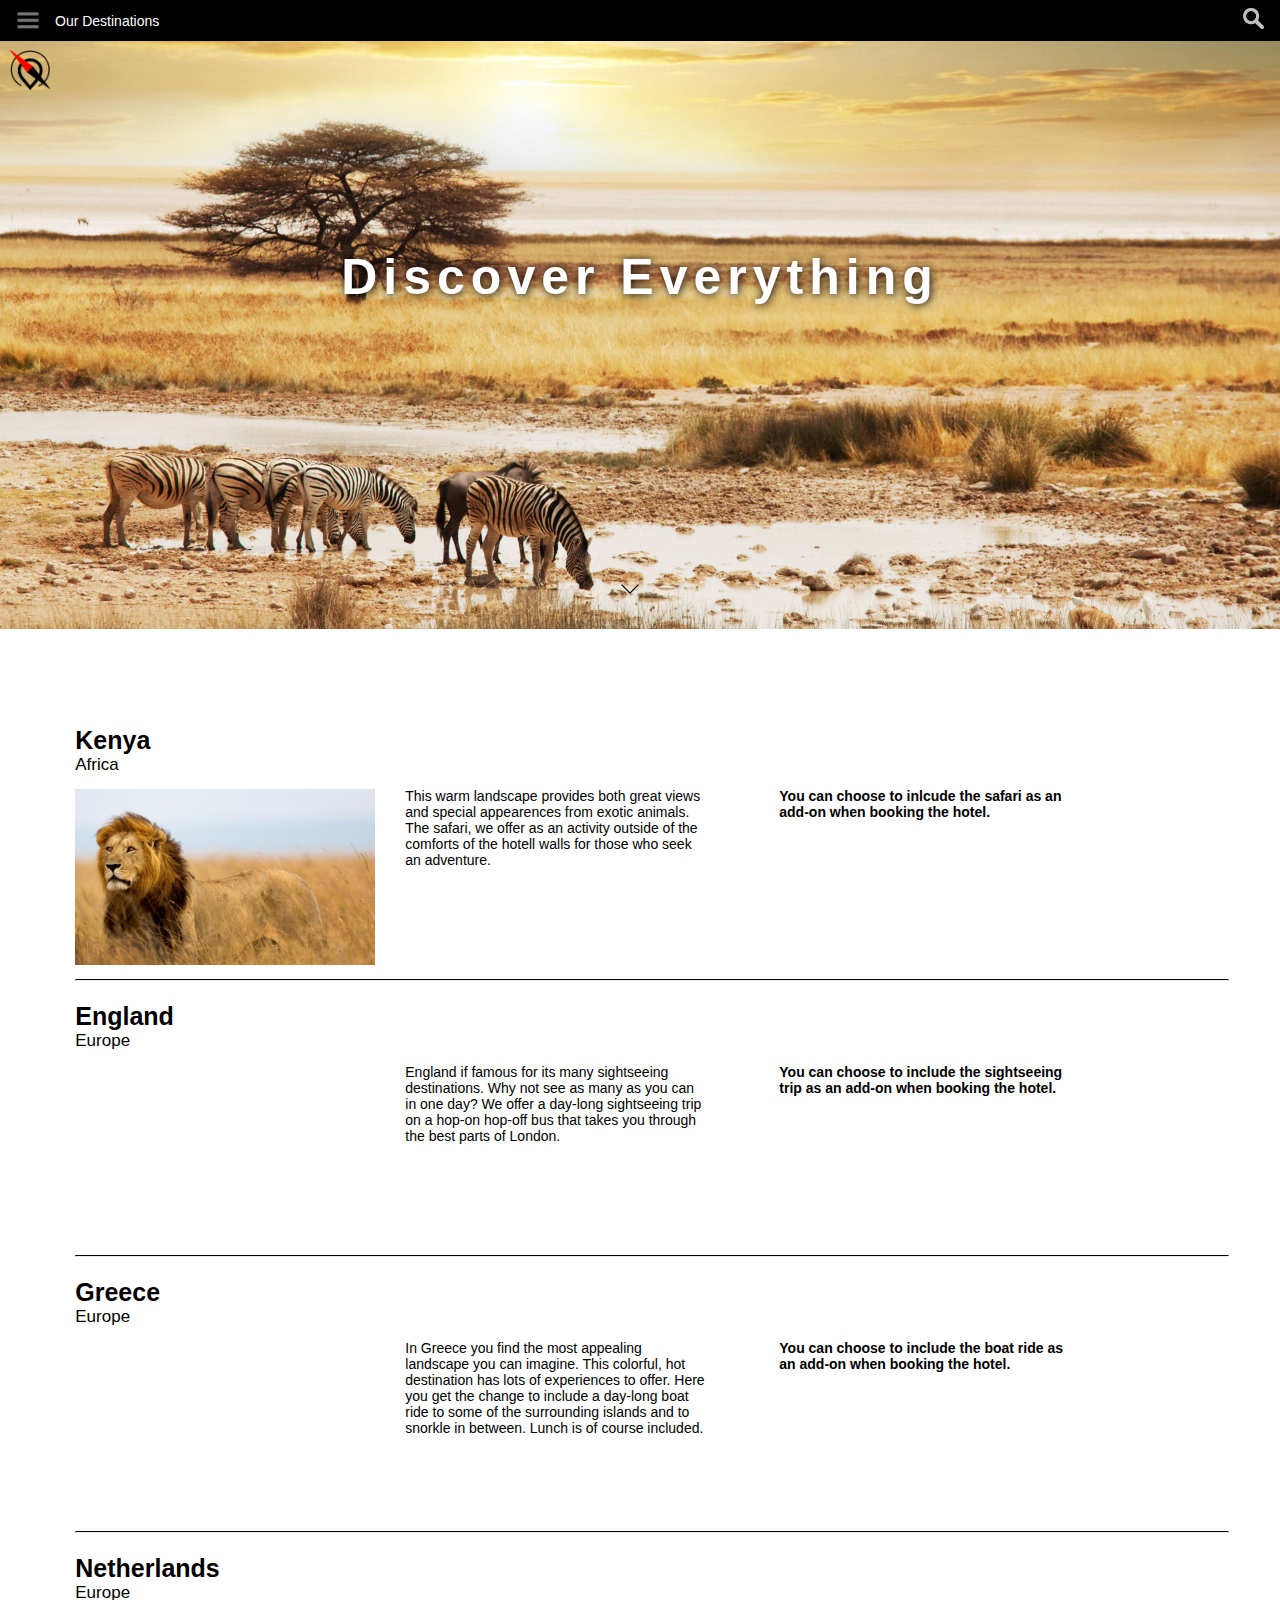
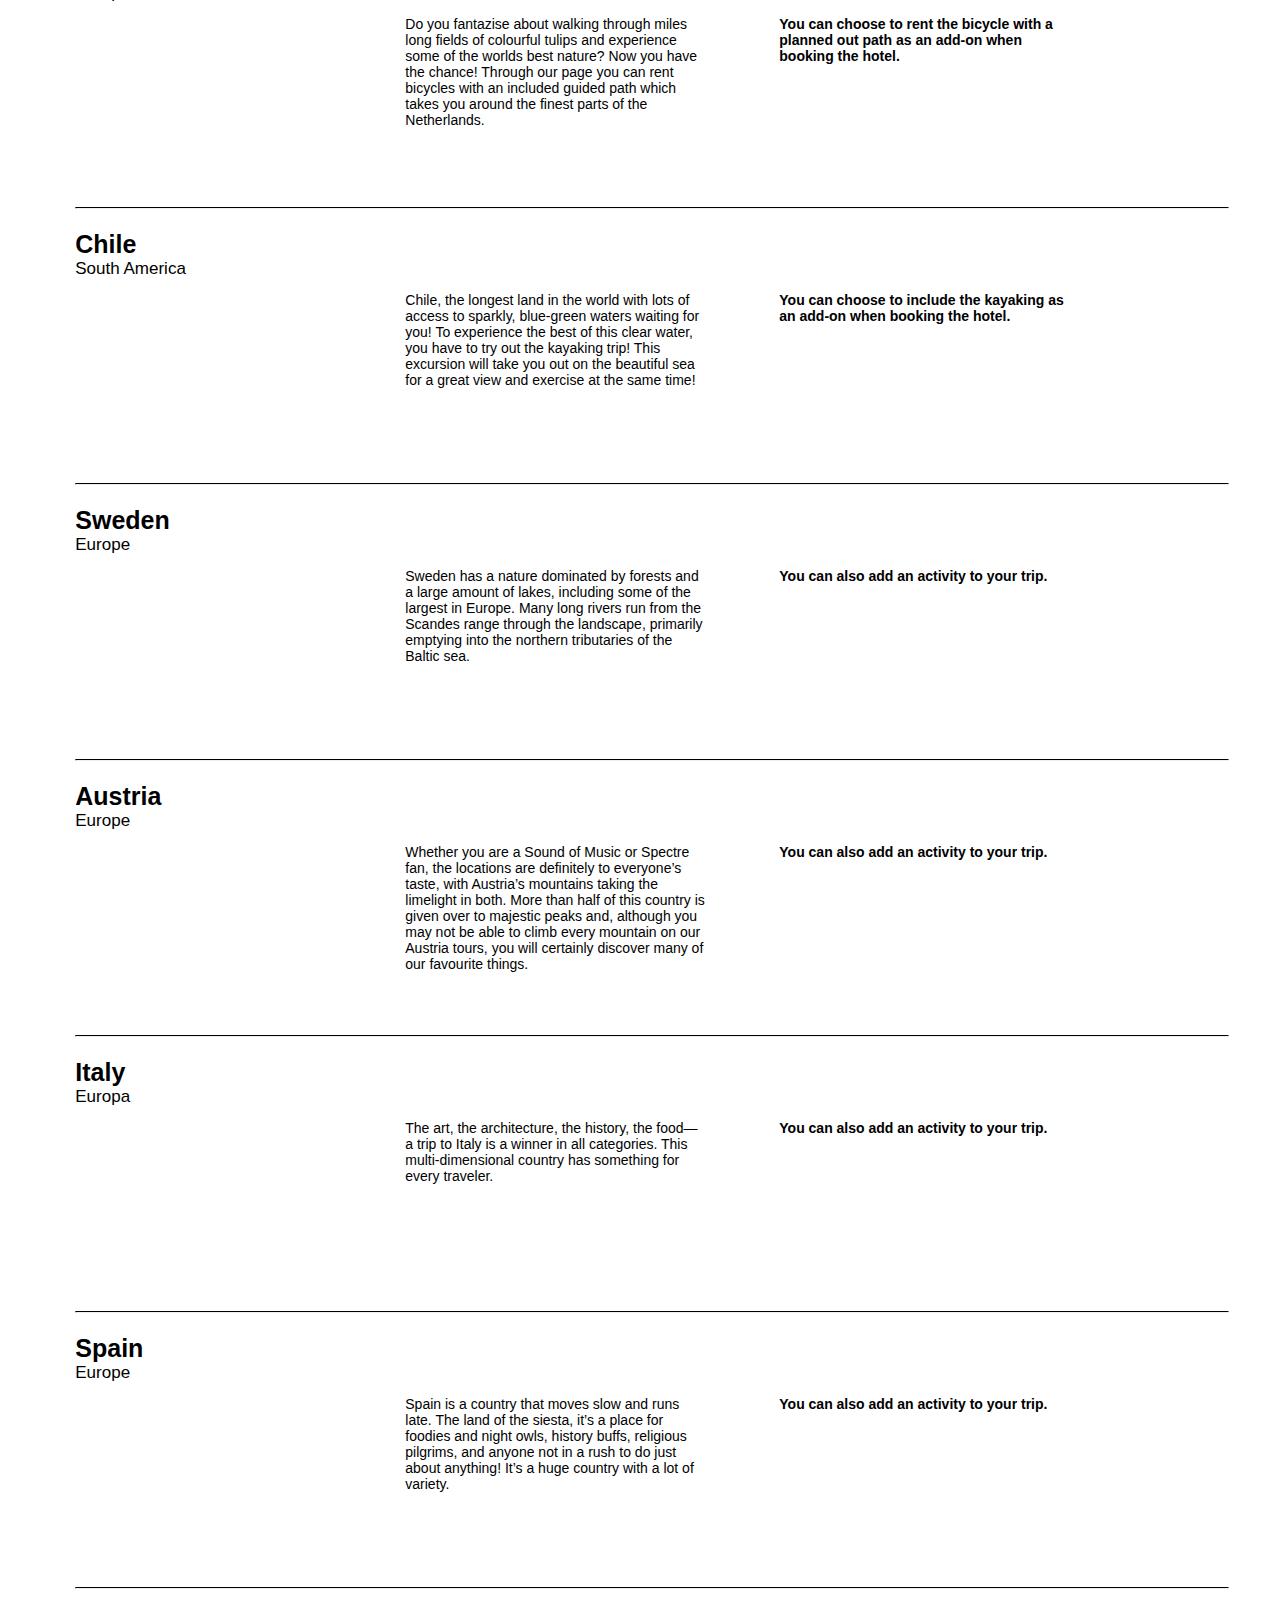
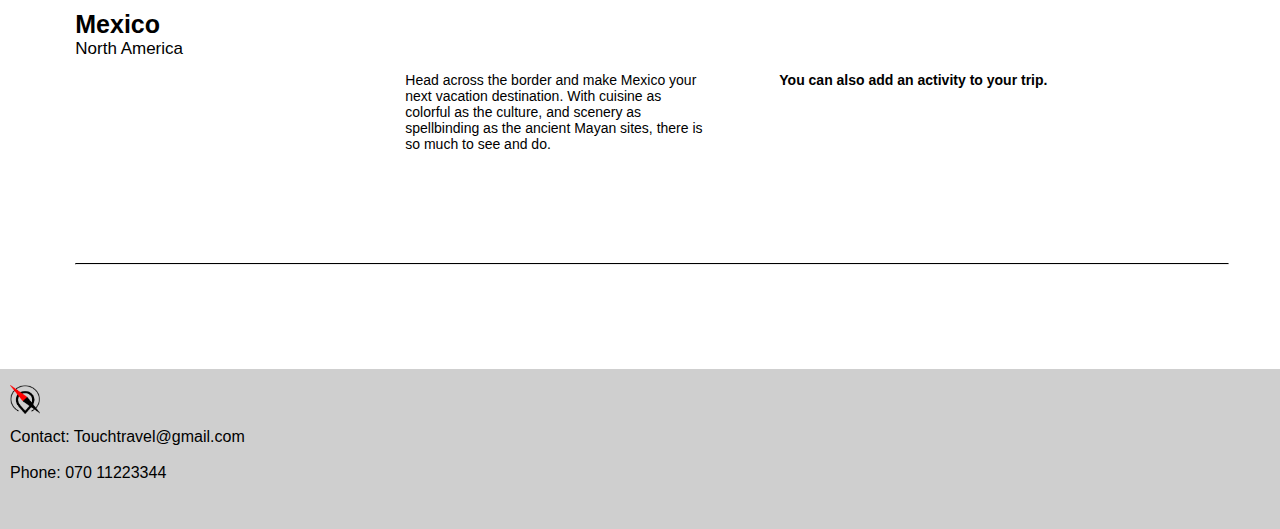
==== destinations.html @ 881aecad "links" ====
<!DOCTYPE html>
<html lang="en">
  <head>
    <link rel="stylesheet" href="destinationstyle.css" />
    <meta charset="UTF-8" />
    <meta http-equiv="X-UA-Compatible" content="IE=edge" />
    <meta name="viewport" content="width=device-width, initial-scale=1.0" />
    <title>Our Destinations</title>
  </head>
  <body class="body">
    <img class="logo" src="Logo Travel.png" alt="" />
    <header>
      <img class="loop" src="search.png" alt="" />
      <h2 class="headertext">Our Destinations</h2>
      <div class="menu">
        <input id="menu-toggle" type="checkbox" />
        <label for="menu-toggle">
          <img
            class="menu-size"
            src="588a64e7d06f6719692a2d11.png"
            alt="menu"
          />
        </label>
        <ul class="menu-list">
          <a href="index.html"><li>MAIN PAGE</li></a>
          <a href="destinations.html"><li>OUR DESTINATIONS</li></a>
          <li>MY BOOKINGS</li>
          <li>ABOUT US</li>
          <li>CONTACTS</li>
        </ul>
      </div>
    </header>
    <div class="discoverdiv">
      <h1 class="discover">Discover Everything</h1>
      <img class="bigimg" src="big.jpg" alt="big" />
    </div>
    <div class="arrow animated bounce" id="arrow"></div>
    <main class="Container">
      <div class="content">
        <div class="images">
          <img class="kenyaimg" src="lion.jpg" alt="kenyaimg" />
          <img class="englandimg" src="wp2244497.jpg" alt="" />
          <img class="greeceimg" src="greece 2.jpg" alt="" />
          <img class="netherlandsimg" src="netherlands.webp" alt="" />
          <img
            class="chileimg"
            src="KayakSerrano (14 of 1)_resultado.webp"
            alt=""
          />
          <img class="swedenimg" src="sweden 1.jpg" alt="" />
          <img class="austriaimg" src="austria 1.jpg" alt="" />
          <img class="italyimg" src="italy 1.jpg" alt="" />
          <img class="spainimg" src="5513571.jpg" alt="" />
          <img class="mexicoimg" src="mexico.jpg" alt="" />
        </div>
        <div class="lines">
          <hr class="line1" />
          <hr class="line2" />
          <hr class="line3" />
          <hr class="line4" />
          <hr class="line5" />
          <hr class="line6" />
          <hr class="line7" />
          <hr class="line8" />
          <hr class="line9" />
          <hr class="line10" />
        </div>
        <div class="headlines">
          <div class="l1">
            <h1 class="kenyatext">Kenya</h1>
            <h2 class="africa">Africa</h2>
          </div>
          <div class="l2">
            <h1 class="kenyatext">England</h1>
            <h2 class="africa">Europe</h2>
          </div>
          <div class="l3">
            <h1 class="kenyatext">Greece</h1>
            <h2 class="africa">Europe</h2>
          </div>
          <div class="l4">
            <h1 class="kenyatext">Netherlands</h1>
            <h2 class="africa">Europe</h2>
          </div>
          <div class="l5">
            <h1 class="kenyatext">Chile</h1>
            <h2 class="africa">South America</h2>
          </div>
          <div class="l6">
            <h1 class="kenyatext">Sweden</h1>
            <h2 class="africa">Europe</h2>
          </div>
          <div class="l7">
            <h1 class="kenyatext">Austria</h1>
            <h2 class="africa">Europe</h2>
          </div>
          <div class="l8">
            <h1 class="kenyatext">Italy</h1>
            <h2 class="africa">Europa</h2>
          </div>
          <div class="l9">
            <h1 class="kenyatext">Spain</h1>
            <h2 class="africa">Europe</h2>
          </div>
          <div class="l10">
            <h1 class="kenyatext">Mexico</h1>
            <h2 class="africa">North America</h2>
          </div>
        </div>
        <div class="kenyainfo">
          <div class="info1">
            <p>
              This warm landscape provides both great views and special
              appearences from exotic animals. The safari, we offer as an
              activity outside of the comforts of the hotell walls for those who
              seek an adventure.
            </p>
          </div>
          <div class="info2">
            <p>
              England if famous for its many sightseeing destinations. Why not
              see as many as you can in one day? We offer a day-long sightseeing
              trip on a hop-on hop-off bus that takes you through the best parts
              of London.
            </p>
          </div>
          <div class="info3">
            <p>
              In Greece you find the most appealing landscape you can imagine.
              This colorful, hot destination has lots of experiences to offer.
              Here you get the change to include a day-long boat ride to some of
              the surrounding islands and to snorkle in between. Lunch is of
              course included.
            </p>
          </div>
          <div class="info4">
            <p>
              Do you fantazise about walking through miles long fields of
              colourful tulips and experience some of the worlds best nature?
              Now you have the chance! Through our page you can rent bicycles
              with an included guided path which takes you around the finest
              parts of the Netherlands.
            </p>
          </div>
          <div class="info5">
            <p>
              Chile, the longest land in the world with lots of access to
              sparkly, blue-green waters waiting for you! To experience the best
              of this clear water, you have to try out the kayaking trip! This
              excursion will take you out on the beautiful sea for a great view
              and exercise at the same time!
            </p>
          </div>
          <div class="info6">
            <p>
              Sweden has a nature dominated by forests and a large amount of
              lakes, including some of the largest in Europe. Many long rivers
              run from the Scandes range through the landscape, primarily
              emptying into the northern tributaries of the Baltic sea.
            </p>
          </div>
          <div class="info7">
            <p>
              Whether you are a Sound of Music or Spectre fan, the locations are
              definitely to everyone’s taste, with Austria’s mountains taking
              the limelight in both. More than half of this country is given
              over to majestic peaks and, although you may not be able to climb
              every mountain on our Austria tours, you will certainly discover
              many of our favourite things.
            </p>
          </div>
          <div class="info8">
            <p>
              The art, the architecture, the history, the food—a trip to Italy
              is a winner in all categories. This multi-dimensional country has
              something for every traveler.
            </p>
          </div>
          <div class="info9">
            <p>
              Spain is a country that moves slow and runs late. The land of the
              siesta, it’s a place for foodies and night owls, history buffs,
              religious pilgrims, and anyone not in a rush to do just about
              anything! It’s a huge country with a lot of variety.
            </p>
          </div>
          <div class="info10">
            <p>
              Head across the border and make Mexico your next vacation
              destination. With cuisine as colorful as the culture, and scenery
              as spellbinding as the ancient Mayan sites, there is so much to
              see and do.
            </p>
          </div>
          <div class="kenyainfo2">
            <div class="choose1">
              <p>
                You can choose to inlcude the safari as an add-on when booking
                the hotel.
              </p>
            </div>
            <div class="choose2">
              <p>
                You can choose to include the sightseeing trip as an add-on when
                booking the hotel.
              </p>
            </div>
            <div class="info3">
              <p>
                You can choose to include the boat ride as an add-on when
                booking the hotel.
              </p>
            </div>
            <div class="info4">
              <p>
                You can choose to rent the bicycle with a planned out path as an
                add-on when booking the hotel.
              </p>
            </div>
            <div class="info5">
              <p>
                You can choose to include the kayaking as an add-on when booking
                the hotel.
              </p>
            </div>
            <div class="info6">
              <p>You can also add an activity to your trip.</p>
            </div>
            <div class="info7">
              <p>You can also add an activity to your trip.</p>
            </div>
            <div class="info8">
              <p>You can also add an activity to your trip.</p>
            </div>
            <div class="info9">
              <p>You can also add an activity to your trip.</p>
            </div>
            <div class="info10">
              <p>You can also add an activity to your trip.</p>
            </div>
          </div>
        </div>
        <a class="kenya" href="kenya.html"
          ><img class="blackboxlink" src="blackbox.png" alt="blackbox"
        /></a>
        <a class="kenya" href="kenya.html"
          ><img class="blackkenya" src="blackkenya.png" alt="blackbox"
        /></a>

        <img class="blackengland" src="blackengland.png" alt="englandblack" />
        <img class="blackgreece" src="blackgreece.png" alt="blackgreece" />
        <img class="blacknetherlands" src="netherlandsblack.png" alt="" />
        <img class="blackchile" src="chileblack.png" alt="" />
        <img class="blacksweden" src="swedenblack.png" alt="" />
        <img class="blackaustria" src="austriablack.png" alt="" />
        <img class="blackitaly" src="italyblack.png" alt="" />
        <img class="blackspain" src="spainblack.png" alt="" />
        <img class="blackmexico" src="mexicoblack.png" alt="" />
      </div>
      <div class="footer">
        <p class="contact">
          <img class="logofooter" src="Logo Travel.png" alt="logofooter" />
          <br />
          Contact: Touchtravel@gmail.com <br />
          <br />
          Phone: 070 11223344
        </p>
      </div>
    </main>
  </body>
</html>
---- destinationstyle.css ----
html {
  font-family: Arial, Helvetica, sans-serif;
}

body {
  margin: 0;
}
header {
  background-color: black;
  grid-area: header;
  width: 100%;
}
.bigimg {
  width: 100%;
}

/*this is the code for the arrow (from the Internet)*/

@keyframes bounce {
  0%,
  20%,
  50%,
  80%,
  100% {
    transform: translateY(0);
    transform: translateY(0);
  }
  40% {
    transform: translateY(-30px);
    transform: translateY(-30px);
  }
  60% {
    transform: translateY(-15px);
    transform: translateY(-15px);
  }
}

.arrow {
  position: relative;
  bottom: 50px;
  left: 50%;
  margin-left: -20px;
  width: 20px;
  height: 20px;
  background-image: url([data-uri]);
  background-size: contain;
}

.bounce {
  animation: bounce 2s infinite;
  animation: bounce 2s infinite;
  animation: bounce 2s infinite;
}

/*it ends here*/

.logo {
  position: absolute;
  width: 40px;
  margin-top: 50px;
  margin-left: 10px;
}
.logofooter {
  position: relative;
  width: 30px;
  margin-bottom: 10px;
}
.discover {
  position: absolute;
  margin-top: 30vh;
  font-family: Arial, Helvetica, sans-serif;
  font-weight: bold;
  font-size: 60px;
  color: white;
  text-shadow: 1px 1px 10px #000;
  letter-spacing: 6px;
}
.discoverdiv {
  display: flex;
  justify-content: center;
}
/*.discover {
  position: absolute;
  font-family: Arial, Helvetica, sans-serif;
  font-weight: bold;
  font-size: 60px;
  color: white;
  margin-left: 27.5vw;
  margin-top: 30vh;
  text-shadow: 1px 1px 10px #000;
}*/
.loop {
  grid-area: header;
  position: absolute;
  width: 1.3rem;
  height: 1.3rem;
  margin-top: 0.5rem;
  margin-bottom: 0.3rem;
  right: 1rem;
}
.headertext {
  font-family: Arial, Helvetica, sans-serif;
  color: #fff;
  position: absolute;
  font-size: 14px;
  left: 55px;
  top: 1px;
  font-weight: lighter;
}
.menu-size {
  width: 1.5rem;
  height: 1.5rem;
  margin-top: 0.5rem;
  margin-bottom: 0.3rem;
  margin-left: 1rem;
}

.menu-list {
  display: none;
  position: absolute;
  width: 33vw;
  height: 100vh;
  background-color: rgba(00, 00, 00, 0.9);
  color: white;
  padding: 0.5rem;
  left: 0px;
  line-height: 30pt;
  top: 24px;
  z-index: 1;
}

li {
  margin-left: 2.5rem;
}

#menu-toggle:checked ~ .menu-list {
  display: block;
}

#menu-toggle {
  display: none;
}
.Container {
  display: grid;
  grid-template-columns: 1fr 15fr 1fr;
  grid-template-rows: 40px 180rem 10rem;
  grid-template-areas:
    "header header header"
    ". content ."
    "footer footer footer";
}

.kenyatext {
  font-size: 25px;
  font-family: Arial, Helvetica, sans-serif;
  height: 13px;
  color: #000;
}
.africa {
  font-size: 17px;
  font-family: sans-serif;
  font-weight: lighter;
}
/*.our {
  color: white;
  font-size: 14px;
  font-family: Arial, Helvetica, sans-serif;
  font-weight: lighter;
  margin-left: 12px;
  margin-top: 13px;
}*/

.header {
  grid-area: header;
  background-color: black;
  width: 100%;
  /*display: flex;*/
  flex-direction: row;
}

.search {
  width: 35px;
  position: absolute;
  right: 10px;
}

.hamburger {
  width: 1.5rem;
  height: 1.5rem;
  margin-top: 0.5rem;
  margin-bottom: 0.3rem;
  margin-left: 1rem;
}
.blackboxlink {
  position: absolute;
  width: 80px;
  height: 45px;
  margin-top: 40px;
  opacity: 0%;
}
.blackkenya {
  opacity: 00%;
  position: absolute;
  margin-top: 100px;
  height: 176px;
  width: 300px;
}
.blackgreece {
  opacity: 0%;
  position: absolute;
  margin-top: 652px;
  height: 176px;
  width: 313px;
}
.blackengland {
  opacity: 00%;
  position: absolute;
  margin-top: 376px;
  height: 176px;
  width: 313px;
}
.blacknetherlands {
  opacity: 00%;
  position: absolute;
  margin-top: 928px;
  height: 176px;
  width: 313px;
}
.blackchile {
  opacity: 00%;
  position: absolute;
  margin-top: 1204px;
  height: 176px;
  width: 313px;
}
.blacksweden {
  opacity: 00%;
  position: absolute;
  margin-top: 1480px;
  height: 176px;
  width: 313px;
}
.blackaustria {
  opacity: 00%;
  position: absolute;
  margin-top: 1756px;
  height: 176px;
  width: 313px;
}
.blackitaly {
  opacity: 00%;
  position: absolute;
  margin-top: 2032px;
  height: 176px;
  width: 313px;
}
.blackspain {
  opacity: 00%;
  position: absolute;
  margin-top: 2308px;
  height: 176px;
  width: 313px;
}
.blackmexico {
  opacity: 00%;
  position: absolute;
  margin-top: 2585px;
  height: 176px;
  width: 313px;
}

.blackkenya:hover {
  animation-name: hovercountry;
  animation-duration: 0.5s;
  animation-timing-function: ease-in-out;
  animation-delay: 0s;
  animation-fill-mode: forwards;
}
.blackengland:hover {
  animation-name: hovercountry;
  animation-duration: 0.5s;
  animation-timing-function: ease-in-out;
  animation-delay: 0s;
  animation-fill-mode: forwards;
}
.blackgreece:hover {
  animation-name: hovercountry;
  animation-duration: 0.5s;
  animation-timing-function: ease-in-out;
  animation-delay: 0s;
  animation-fill-mode: forwards;
}
.blacknetherlands:hover {
  animation-name: hovercountry;
  animation-duration: 0.5s;
  animation-timing-function: ease-in-out;
  animation-delay: 0s;
  animation-fill-mode: forwards;
}
.blackchile:hover {
  animation-name: hovercountry;
  animation-duration: 0.5s;
  animation-timing-function: ease-in-out;
  animation-delay: 0s;
  animation-fill-mode: forwards;
}
.blacksweden:hover {
  animation-name: hovercountry;
  animation-duration: 0.5s;
  animation-timing-function: ease-in-out;
  animation-delay: 0s;
  animation-fill-mode: forwards;
}
.blackaustria:hover {
  animation-name: hovercountry;
  animation-duration: 0.5s;
  animation-timing-function: ease-in-out;
  animation-delay: 0s;
  animation-fill-mode: forwards;
}
.blackitaly:hover {
  animation-name: hovercountry;
  animation-duration: 0.5s;
  animation-timing-function: ease-in-out;
  animation-delay: 0s;
  animation-fill-mode: forwards;
}
.blackspain:hover {
  animation-name: hovercountry;
  animation-duration: 0.5s;
  animation-timing-function: ease-in-out;
  animation-delay: 0s;
  animation-fill-mode: forwards;
}
.blackmexico:hover {
  animation-name: hovercountry;
  animation-duration: 0.5s;
  animation-timing-function: ease-in-out;
  animation-delay: 0s;
  animation-fill-mode: forwards;
}
@keyframes hovercountry {
  0% {
    opacity: 0%;
  }
  100% {
    opacity: 63%;
  }
}
.kenyaimg {
  position: relative;
  height: 176px;
  width: 300px;
}
.englandimg {
  position: relative;
  height: 176px;
  width: auto;
}
.greeceimg {
  position: relative;
  height: 176px;
  width: auto;
}
.netherlandsimg {
  position: relative;
  height: 176px;
  width: auto;
}
.chileimg {
  position: relative;
  height: 176px;
  width: auto;
}
.swedenimg {
  position: relative;
  height: 176px;
  width: auto;
}
.austriaimg {
  position: relative;
  height: 176px;
  width: auto;
}
.italyimg {
  position: relative;
  height: 176px;
  width: auto;
}
.spainimg {
  position: relative;
  height: 176px;
  width: auto;
}
.mexicoimg {
  position: relative;
  height: 176px;
  width: auto;
}
.l1 {
  height: 176px;
}
.l2 {
  height: 176px;
}
.l3 {
  height: 176px;
}
.l4 {
  height: 176px;
}
.l5 {
  height: 176px;
}
.l6 {
  height: 176px;
}
.l7 {
  height: 176px;
}
.l8 {
  height: 176px;
}
.l9 {
  height: 176px;
}
.l10 {
  height: 176px;
}
.info1 {
  height: 176px;
}
.info2 {
  height: 176px;
}
.info3 {
  height: 176px;
}
.info4 {
  height: 176px;
}
.info5 {
  height: 176px;
}
.info6 {
  height: 176px;
}
.info7 {
  height: 176px;
}
.info8 {
  height: 176px;
}
.info9 {
  height: 176px;
}
.info10 {
  height: 176px;
}
.choose1 {
  height: 176px;
}
.choose2 {
  height: 176px;
}
.choose3 {
  height: 176px;
}
.choose4 {
  height: 176px;
}
.choose5 {
  height: 176px;
}
.choose6 {
  height: 176px;
}
.choose7 {
  height: 176px;
}
.choose8 {
  height: 176px;
}
.choose9 {
  height: 176px;
}
.choose10 {
  height: 176px;
}
.images {
  position: absolute;
  display: flex;
  flex-direction: column;
  gap: 100px;
  padding-top: 100px;
}
.headlines {
  position: absolute;
  display: flex;
  flex-direction: column;
  gap: 100px;
  padding-top: 20px;
}
.kenyainfo {
  position: absolute;
  display: flex;
  flex-direction: column;
  gap: 100px;
  font-size: 14px;
  font-family: sans-serif;
  font-weight: lighter;
  padding-top: 85px;
  padding-left: 330px;
  width: 300px;
}
.kenyainfo2 {
  position: absolute;
  display: flex;
  flex-direction: column;
  gap: 100px;
  width: 300px;
  font-size: 14px;
  font-family: sans-serif;
  font-weight: bold;
  left: 55vw;
}
/*https://www.w3schools.com/howto/howto_css_style_hr.asp*/
.line1 {
  position: absolute;
  border-top: 1px solid #000000;
  width: 90vw;
  margin-top: 290px;
}
.line2 {
  position: absolute;
  border-top: 1px solid #000000;
  width: 90vw;
  margin-top: 566px;
}
.line2 {
  position: absolute;
  border-top: 1px solid #000000;
  width: 90vw;
  margin-top: 566px;
}
.line3 {
  position: absolute;
  border-top: 1px solid #000000;
  width: 90vw;
  margin-top: 842px;
}
.line4 {
  position: absolute;
  border-top: 1px solid #000000;
  width: 90vw;
  margin-top: 1118px;
}
.line5 {
  position: absolute;
  border-top: 1px solid #000000;
  width: 90vw;
  margin-top: 1394px;
}
.line6 {
  position: absolute;
  border-top: 1px solid #000000;
  width: 90vw;
  margin-top: 1670px;
}
.line7 {
  position: absolute;
  border-top: 1px solid #000000;
  width: 90vw;
  margin-top: 1946px;
}
.line8 {
  position: absolute;
  border-top: 1px solid #000000;
  width: 90vw;
  margin-top: 2222px;
}
.line9 {
  position: absolute;
  border-top: 1px solid #000000;
  width: 90vw;
  margin-top: 2498px;
}
.line10 {
  position: absolute;
  border-top: 1px solid #000000;
  width: 90vw;
  margin-top: 2774px;
}
.content {
  grid-area: content;
  background-color: rgb(255, 255, 255);
}

.footer {
  grid-area: footer;
  background-color: rgba(207, 207, 207);
}
.contact {
  margin-left: 10px;
}
@media only screen and (max-width: 1700px) {
  .discover {
    margin-top: 27vh;
  }
}
@media only screen and (max-width: 1500px) {
  .discover {
    margin-top: 25vh;
  }
}
@media only screen and (max-width: 1400px) {
  .discover {
    margin-top: 23vh;
    font-size: 50px;
  }
}
@media only screen and (max-width: 1250px) {
  .discover {
    margin-top: 20vh;
    font-size: 50px;
  }
}
@media only screen and (max-width: 1000px) {
  .discover {
    margin-top: 15vh;
    font-size: 40px;
  }
}
@media only screen and (max-width: 750px) {
  .discover {
    margin-top: 10vh;
    font-size: 30px;
  }
}
@media only screen and (max-width: 550px) {
  .discover {
    margin-top: 9vh;
    font-size: 20px;
  }
}
@media only screen and (max-width: 1145px) {
  .kenyainfo2 {
    position: absolute;
    display: flex;
    flex-direction: column;
    gap: 100px;
    width: 300px;
    font-size: 14px;
    font-family: sans-serif;
    font-weight: bold;
    left: 330px;
    top: 200px;
  }
}
@media only screen and (max-width: 800px) {
  .kenyatext {
    font-size: 20px;
    font-family: Arial, Helvetica, sans-serif;
    height: 13px;
    padding-top: 13px;
  }
  .kenyainfo {
    font-size: 12px;
  }
  .kenyainfo2 {
    font-size: 12px;
  }
  .blackboxlink {
    position: absolute;
    width: 60px;
    height: 45px;
    margin-top: 47px;
    opacity: 0%;
  }
}
@media only screen and (max-width: 700px) {
  .kenyatext {
  }
  .kenyainfo {
    position: absolute;
    display: flex;
    flex-direction: column;
    gap: 100px;
    font-family: sans-serif;
    font-weight: lighter;
    padding-top: 90px;
    padding-left: 50vw;
    width: 250px;
    font-size: 11px;
  }
  .kenyainfo2 {
    position: absolute;
    display: flex;
    flex-direction: column;
    gap: 100px;
    width: 250px;
    font-family: sans-serif;
    font-weight: bold;
    left: 50vw;
    font-size: 11px;
  }
  .images {
    position: absolute;
    display: flex;
    flex-direction: column;
    gap: 127px;
    padding-top: 100px;
    left: 6vw;
  }
  .kenyaimg {
    width: 250px;
    height: auto;
  }
  .englandimg {
    position: relative;
    height: auto;
    width: 250px;
  }
  .greeceimg {
    position: relative;
    height: auto;
    width: 250px;
  }
  .netherlandsimg {
    position: relative;
    height: auto;
    width: 250px;
  }
  .chileimg {
    position: relative;
    height: auto;
    width: 250px;
  }
  .swedenimg {
    position: relative;
    height: auto;
    width: 250px;
  }
  .austriaimg {
    position: relative;
    height: 150px;
    width: auto;
  }
  .italyimg {
    position: relative;
    height: auto;
    width: 250px;
  }
  .spainimg {
    position: relative;
    height: auto;
    width: 250px;
  }
  .mexicoimg {
    position: relative;
    height: auto;
    width: 250px;
  }
  .blackkenya {
    opacity: 00%;
    position: absolute;
    margin-top: 100px;
    height: 148px;
    width: 250px;
  }
  .blackgreece {
    opacity: 0%;
    position: absolute;
    margin-top: 660px;
    height: 155px;
    width: 251px;
  }
  .blackengland {
    opacity: 00%;
    position: absolute;
    margin-top: 376px;
    height: 155px;
    width: 250px;
  }
  .blacknetherlands {
    opacity: 00%;
    position: absolute;
    margin-top: 942px;
    height: 142px;
    width: 251px;
  }
  .blackchile {
    opacity: 00%;
    position: absolute;
    margin-top: 1210px;
    height: 167px;
    width: 250px;
  }
  .blacksweden {
    opacity: 00%;
    position: absolute;
    margin-top: 1504px;
    height: 155px;
    width: 250px;
  }
  .blackaustria {
    opacity: 00%;
    position: absolute;
    margin-top: 1788px;
    height: 150px;
    width: 250px;
  }
  .blackitaly {
    opacity: 00%;
    position: absolute;
    margin-top: 2064px;
    height: 141px;
    width: 251px;
  }
  .blackspain {
    opacity: 00%;
    position: absolute;
    margin-top: 2332px;
    height: 140px;
    width: 250px;
  }
  .blackmexico {
    opacity: 00%;
    position: absolute;
    margin-top: 2599px;
    height: 157px;
    width: 250px;
  }
}
@media only screen and (max-width: 570px) {
  .kenyatext {
  }
  .kenyainfo {
    display: flex;
    flex-direction: column;
    gap: 100px;
    font-family: sans-serif;
    font-weight: lighter;
    justify-content: center;
    width: 200px;
    font-size: 10px;
  }
  .kenyainfo2 {
    position: absolute;
    display: flex;
    flex-direction: column;
    gap: 110px;
    width: 200px;
    font-family: sans-serif;
    font-weight: bold;
    margin-right: 13vw;
    top: 26vh;
    font-size: 10px;
  }
  .images {
    position: absolute;
    display: flex;
    flex-direction: column;
    justify-content: center;
    gap: 157px;
  }
  .kenyaimg {
    width: 200px;
    height: auto;
  }
  .englandimg {
    position: relative;
    height: auto;
    width: 200px;
  }
  .greeceimg {
    position: relative;
    height: auto;
    width: 200px;
  }
  .netherlandsimg {
    position: relative;
    height: auto;
    width: 200px;
  }
  .chileimg {
    position: relative;
    height: auto;
    width: 200px;
  }
  .swedenimg {
    position: relative;
    height: auto;
    width: 200px;
  }
  .austriaimg {
    position: relative;
    height: 100px;
    width: auto;
  }
  .italyimg {
    position: relative;
    height: auto;
    width: 200px;
  }
  .spainimg {
    position: relative;
    height: auto;
    width: 200px;
  }
  .mexicoimg {
    position: relative;
    height: auto;
    width: 200px;
  }
  .blackkenya {
    opacity: 00%;
    position: absolute;
    margin-top: 100px;
    height: 118px;
    width: 201px;
  }
  .blackgreece {
    opacity: 0%;
    position: absolute;
    margin-top: 657px;
    height: 125px;
    width: 200px;
  }
  .blackengland {
    opacity: 00%;
    position: absolute;
    margin-top: 376px;
    height: 125px;
    width: 200px;
  }
  .blacknetherlands {
    opacity: 00%;
    position: absolute;
    margin-top: 940px;
    height: 113px;
    width: 200px;
  }
  .blackchile {
    opacity: 00%;
    position: absolute;
    margin-top: 1210px;
    height: 134px;
    width: 200px;
  }
  .blacksweden {
    opacity: 00%;
    position: absolute;
    margin-top: 1500px;
    height: 125px;
    width: 200px;
  }
  .blackaustria {
    opacity: 00%;
    position: absolute;
    margin-top: 1782px;
    height: 100px;
    width: 200px;
  }
  .blackitaly {
    opacity: 00%;
    position: absolute;
    margin-top: 2039px;
    height: 112px;
    width: 200px;
  }
  .blackspain {
    opacity: 00%;
    position: absolute;
    margin-top: 2309px;
    height: 112px;
    width: 200px;
  }
  .blackmexico {
    opacity: 00%;
    position: absolute;
    margin-top: 2580px;
    height: 123px;
    width: 200px;
  }
}
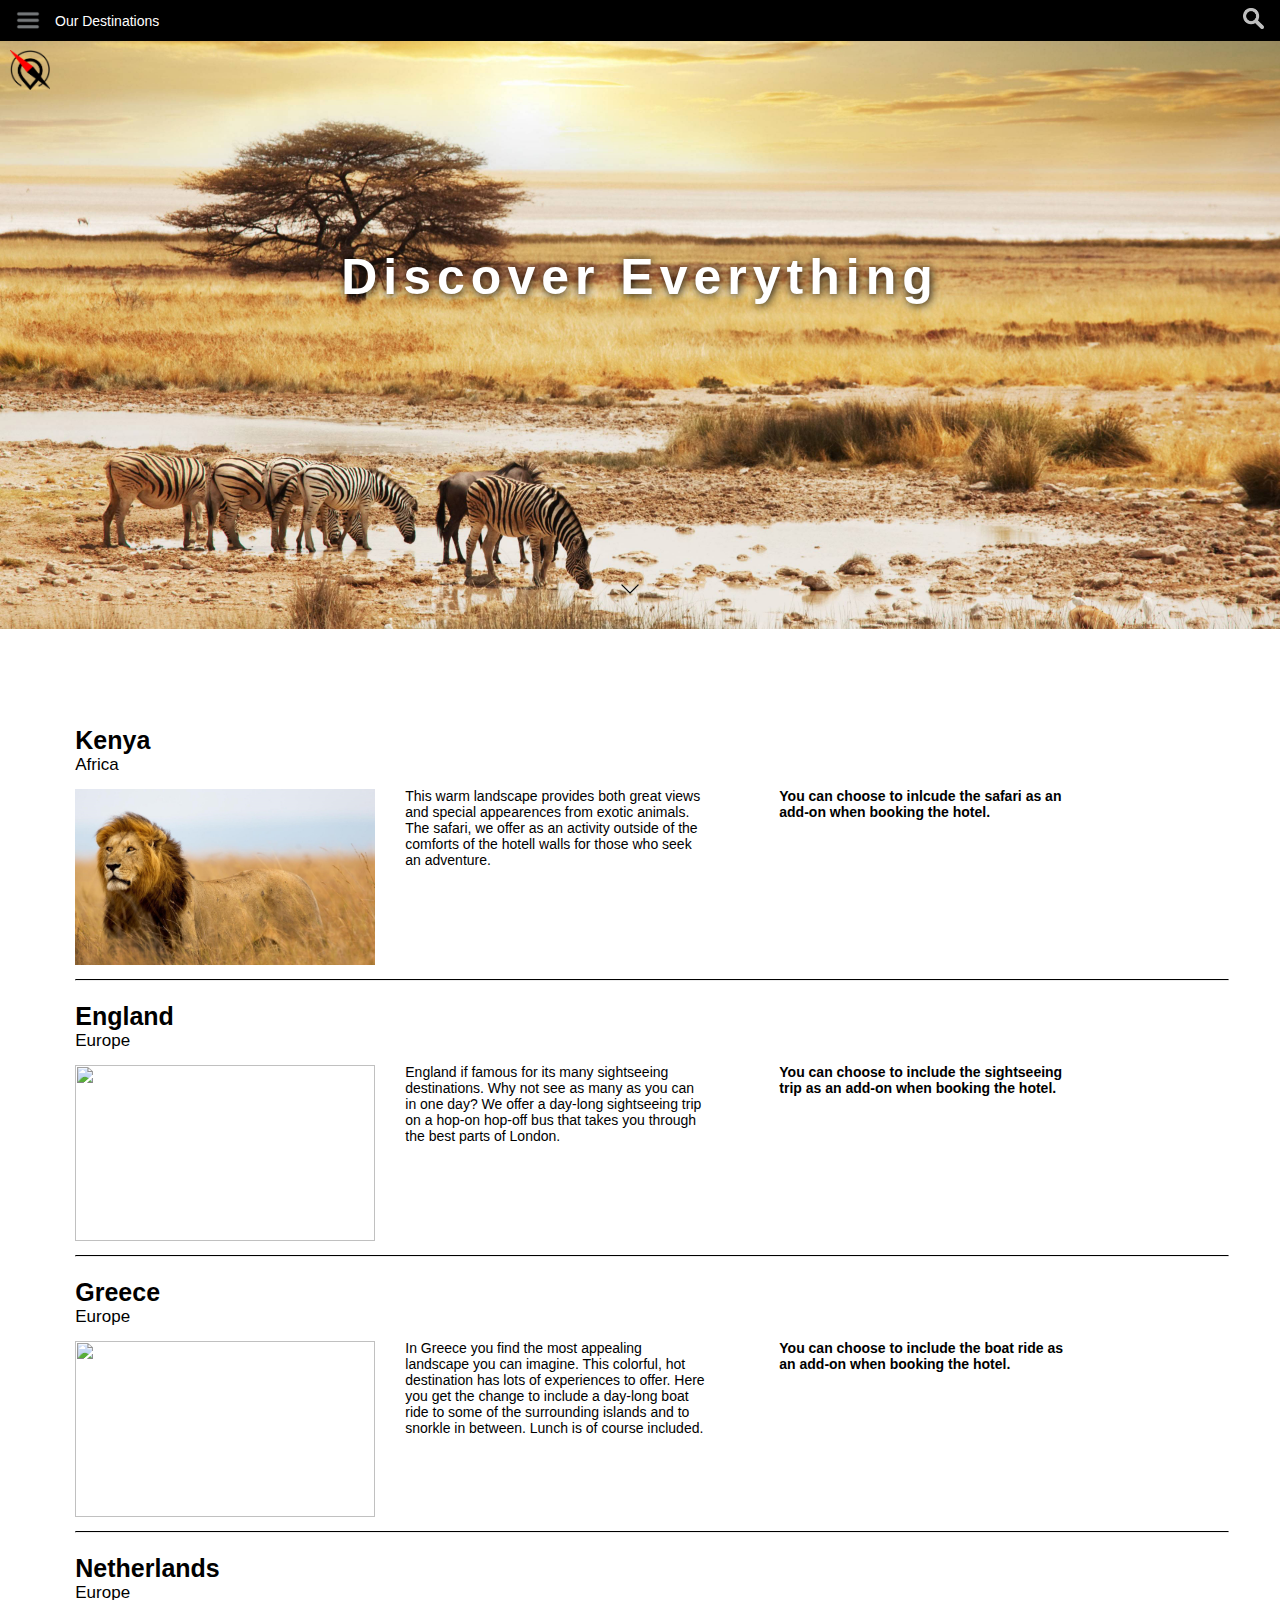
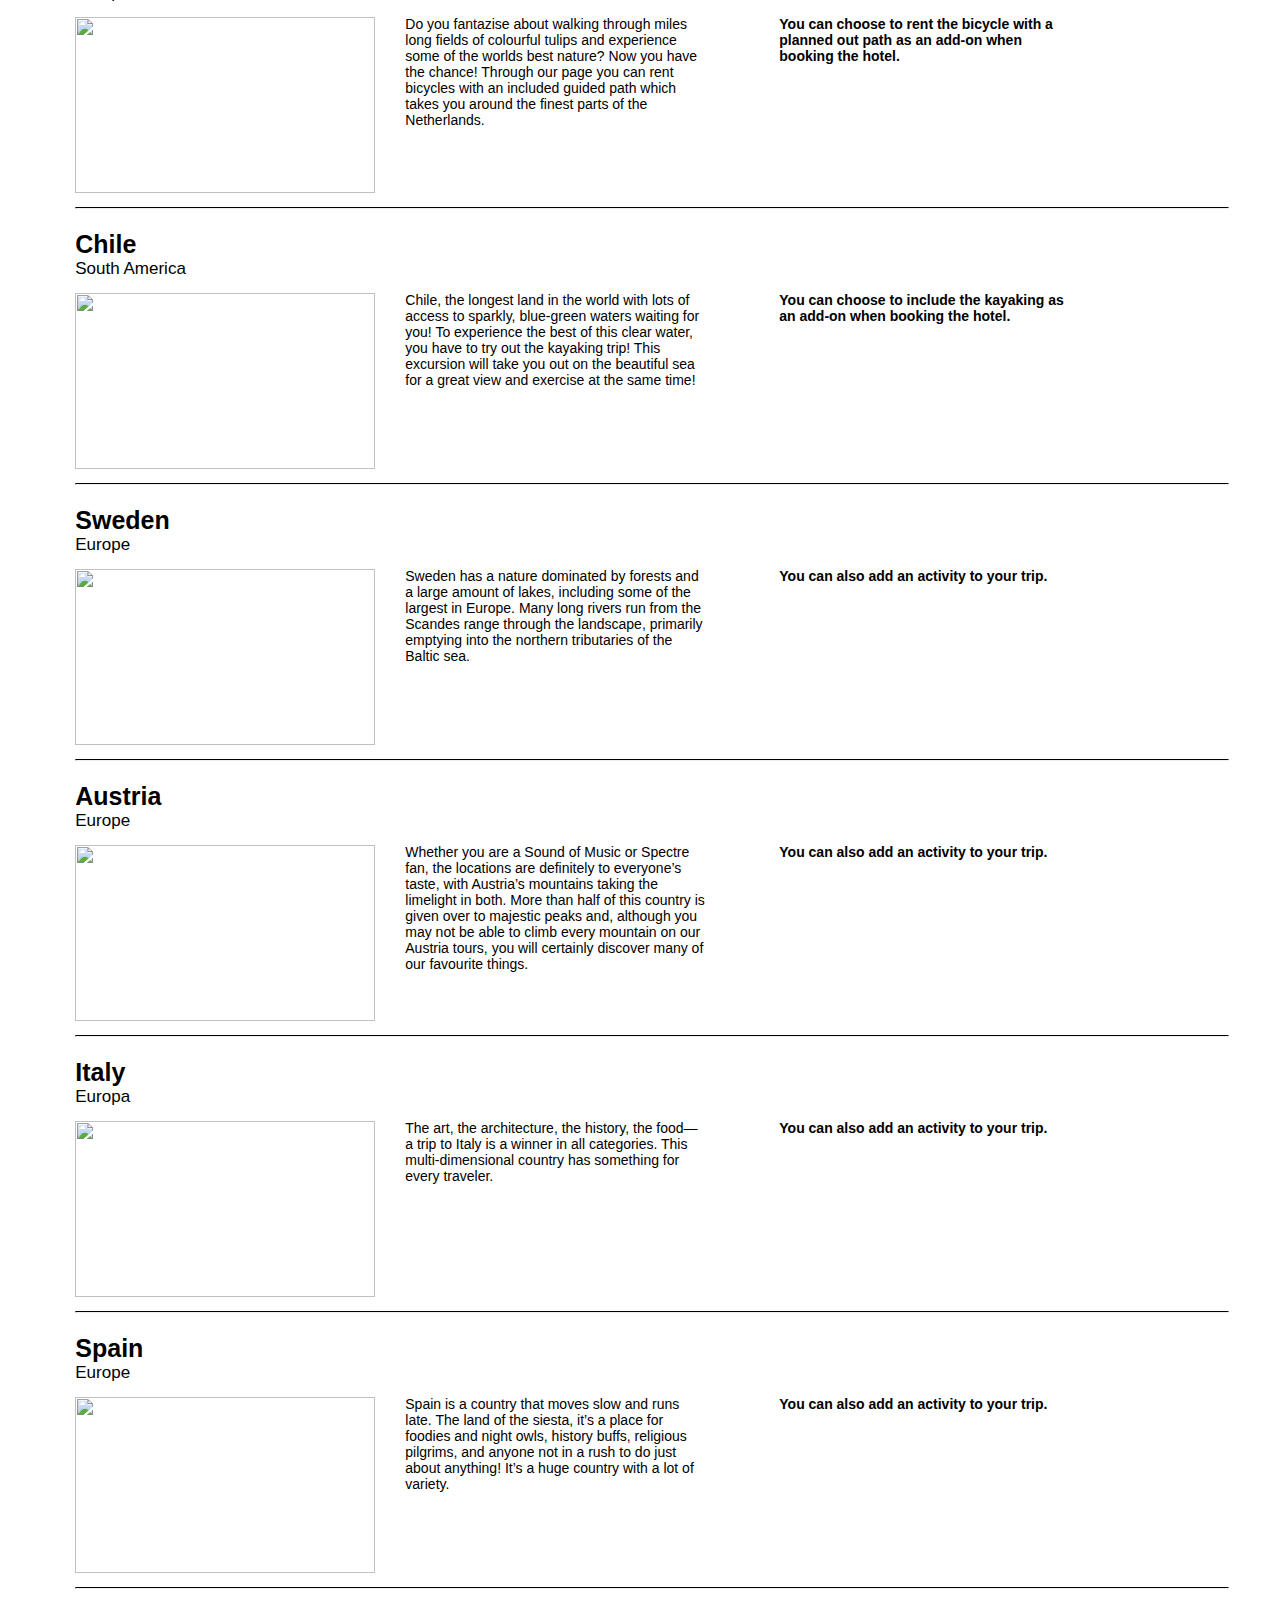
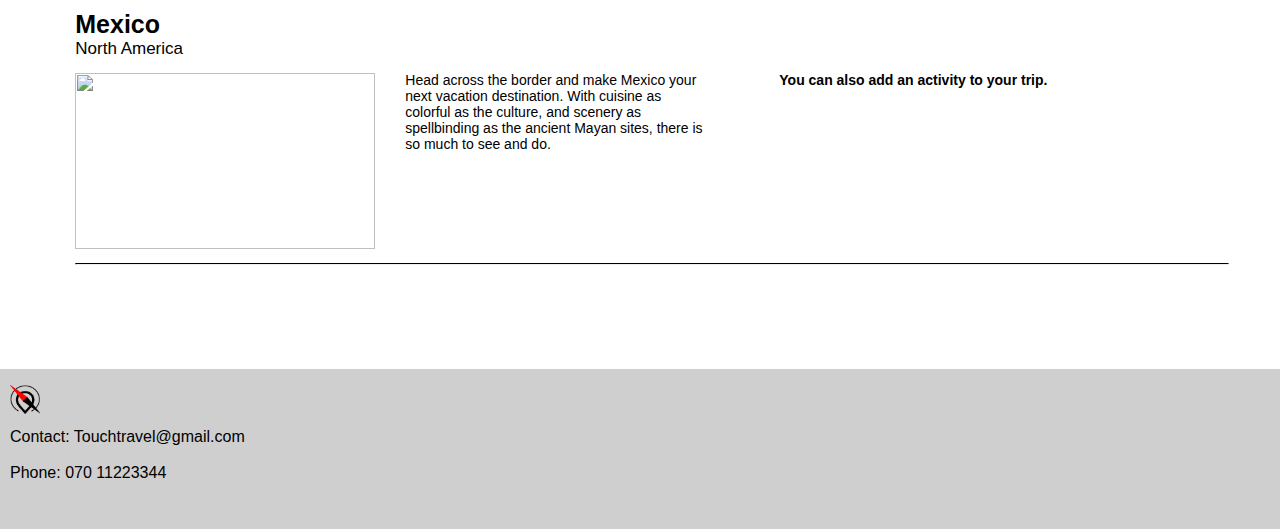
==== commit 6d933315: "destination page update" ====
--- a/destinations.html
+++ b/destinations.html
@@ -35,23 +35,23 @@
       <img class="bigimg" src="big.jpg" alt="big" />
     </div>
     <div class="arrow animated bounce" id="arrow"></div>
-    <main class="Container">
+    <main class="container">
       <div class="content">
         <div class="images">
-          <img class="kenyaimg" src="lion.jpg" alt="kenyaimg" />
-          <img class="englandimg" src="wp2244497.jpg" alt="" />
-          <img class="greeceimg" src="greece 2.jpg" alt="" />
-          <img class="netherlandsimg" src="netherlands.webp" alt="" />
+          <img class="destination-image" src="lion.jpg" alt="kenyaimg" />
+          <img class="destination-image" src="wp2244497.jpg" alt="" />
+          <img class="destination-image" src="greece 2.jpg" alt="" />
+          <img class="destination-image" src="netherlands.webp" alt="" />
           <img
-            class="chileimg"
+            class="destination-image"
             src="KayakSerrano (14 of 1)_resultado.webp"
             alt=""
           />
-          <img class="swedenimg" src="sweden 1.jpg" alt="" />
-          <img class="austriaimg" src="austria 1.jpg" alt="" />
-          <img class="italyimg" src="italy 1.jpg" alt="" />
-          <img class="spainimg" src="5513571.jpg" alt="" />
-          <img class="mexicoimg" src="mexico.jpg" alt="" />
+          <img class="destination-image" src="sweden 1.jpg" alt="" />
+          <img class="destination-image" src="austria 1.jpg" alt="" />
+          <img class="destination-image" src="italy 1.jpg" alt="" />
+          <img class="destination-image" src="5513571.jpg" alt="" />
+          <img class="destination-image" src="mexico.jpg" alt="" />
         </div>
         <div class="lines">
           <hr class="line1" />
@@ -66,49 +66,49 @@
           <hr class="line10" />
         </div>
         <div class="headlines">
-          <div class="l1">
+          <div class="line">
             <h1 class="kenyatext">Kenya</h1>
             <h2 class="africa">Africa</h2>
           </div>
-          <div class="l2">
+          <div class="line">
             <h1 class="kenyatext">England</h1>
             <h2 class="africa">Europe</h2>
           </div>
-          <div class="l3">
+          <div class="line">
             <h1 class="kenyatext">Greece</h1>
             <h2 class="africa">Europe</h2>
           </div>
-          <div class="l4">
+          <div class="line">
             <h1 class="kenyatext">Netherlands</h1>
             <h2 class="africa">Europe</h2>
           </div>
-          <div class="l5">
+          <div class="line">
             <h1 class="kenyatext">Chile</h1>
             <h2 class="africa">South America</h2>
           </div>
-          <div class="l6">
+          <div class="line">
             <h1 class="kenyatext">Sweden</h1>
             <h2 class="africa">Europe</h2>
           </div>
-          <div class="l7">
+          <div class="line">
             <h1 class="kenyatext">Austria</h1>
             <h2 class="africa">Europe</h2>
           </div>
-          <div class="l8">
+          <div class="line">
             <h1 class="kenyatext">Italy</h1>
             <h2 class="africa">Europa</h2>
           </div>
-          <div class="l9">
+          <div class="line">
             <h1 class="kenyatext">Spain</h1>
             <h2 class="africa">Europe</h2>
           </div>
-          <div class="l10">
+          <div class="line">
             <h1 class="kenyatext">Mexico</h1>
             <h2 class="africa">North America</h2>
           </div>
         </div>
         <div class="kenyainfo">
-          <div class="info1">
+          <div class="info-destinations">
             <p>
               This warm landscape provides both great views and special
               appearences from exotic animals. The safari, we offer as an
@@ -116,7 +116,7 @@
               seek an adventure.
             </p>
           </div>
-          <div class="info2">
+          <div class="info-destinations">
             <p>
               England if famous for its many sightseeing destinations. Why not
               see as many as you can in one day? We offer a day-long sightseeing
@@ -124,7 +124,7 @@
               of London.
             </p>
           </div>
-          <div class="info3">
+          <div class="info-destinations">
             <p>
               In Greece you find the most appealing landscape you can imagine.
               This colorful, hot destination has lots of experiences to offer.
@@ -133,7 +133,7 @@
               course included.
             </p>
           </div>
-          <div class="info4">
+          <div class="info-destinations">
             <p>
               Do you fantazise about walking through miles long fields of
               colourful tulips and experience some of the worlds best nature?
@@ -142,7 +142,7 @@
               parts of the Netherlands.
             </p>
           </div>
-          <div class="info5">
+          <div class="info-destinations">
             <p>
               Chile, the longest land in the world with lots of access to
               sparkly, blue-green waters waiting for you! To experience the best
@@ -151,7 +151,7 @@
               and exercise at the same time!
             </p>
           </div>
-          <div class="info6">
+          <div class="info-destinations">
             <p>
               Sweden has a nature dominated by forests and a large amount of
               lakes, including some of the largest in Europe. Many long rivers
@@ -159,7 +159,7 @@
               emptying into the northern tributaries of the Baltic sea.
             </p>
           </div>
-          <div class="info7">
+          <div class="info-destinations">
             <p>
               Whether you are a Sound of Music or Spectre fan, the locations are
               definitely to everyone’s taste, with Austria’s mountains taking
@@ -169,14 +169,14 @@
               many of our favourite things.
             </p>
           </div>
-          <div class="info8">
+          <div class="info-destinations">
             <p>
               The art, the architecture, the history, the food—a trip to Italy
               is a winner in all categories. This multi-dimensional country has
               something for every traveler.
             </p>
           </div>
-          <div class="info9">
+          <div class="info-destinations">
             <p>
               Spain is a country that moves slow and runs late. The land of the
               siesta, it’s a place for foodies and night owls, history buffs,
@@ -184,7 +184,7 @@
               anything! It’s a huge country with a lot of variety.
             </p>
           </div>
-          <div class="info10">
+          <div class="info-destinations">
             <p>
               Head across the border and make Mexico your next vacation
               destination. With cuisine as colorful as the culture, and scenery
@@ -193,49 +193,49 @@
             </p>
           </div>
           <div class="kenyainfo2">
-            <div class="choose1">
+            <div class="info-destinations">
               <p>
                 You can choose to inlcude the safari as an add-on when booking
                 the hotel.
               </p>
             </div>
-            <div class="choose2">
+            <div class="info-destinations">
               <p>
                 You can choose to include the sightseeing trip as an add-on when
                 booking the hotel.
               </p>
             </div>
-            <div class="info3">
+            <div class="info-destinations">
               <p>
                 You can choose to include the boat ride as an add-on when
                 booking the hotel.
               </p>
             </div>
-            <div class="info4">
+            <div class="info-destinations">
               <p>
                 You can choose to rent the bicycle with a planned out path as an
                 add-on when booking the hotel.
               </p>
             </div>
-            <div class="info5">
+            <div class="info-destinations">
               <p>
                 You can choose to include the kayaking as an add-on when booking
                 the hotel.
               </p>
             </div>
-            <div class="info6">
-              <p>You can also add an activity to your trip.</p>
-            </div>
-            <div class="info7">
-              <p>You can also add an activity to your trip.</p>
-            </div>
-            <div class="info8">
-              <p>You can also add an activity to your trip.</p>
-            </div>
-            <div class="info9">
-              <p>You can also add an activity to your trip.</p>
-            </div>
-            <div class="info10">
+            <div class="info-destinations">
+              <p>You can also add an activity to your trip.</p>
+            </div>
+            <div class="info-destinations">
+              <p>You can also add an activity to your trip.</p>
+            </div>
+            <div class="info-destinations">
+              <p>You can also add an activity to your trip.</p>
+            </div>
+            <div class="info-destinations">
+              <p>You can also add an activity to your trip.</p>
+            </div>
+            <div class="info-destinations">
               <p>You can also add an activity to your trip.</p>
             </div>
           </div>
--- a/destinationstyle.css
+++ b/destinationstyle.css
@@ -79,16 +79,7 @@
   display: flex;
   justify-content: center;
 }
-/*.discover {
-  position: absolute;
-  font-family: Arial, Helvetica, sans-serif;
-  font-weight: bold;
-  font-size: 60px;
-  color: white;
-  margin-left: 27.5vw;
-  margin-top: 30vh;
-  text-shadow: 1px 1px 10px #000;
-}*/
+
 .loop {
   grid-area: header;
   position: absolute;
@@ -140,7 +131,7 @@
 #menu-toggle {
   display: none;
 }
-.Container {
+.container {
   display: grid;
   grid-template-columns: 1fr 15fr 1fr;
   grid-template-rows: 40px 180rem 10rem;
@@ -152,7 +143,6 @@
 
 .kenyatext {
   font-size: 25px;
-  font-family: Arial, Helvetica, sans-serif;
   height: 13px;
   color: #000;
 }
@@ -161,14 +151,6 @@
   font-family: sans-serif;
   font-weight: lighter;
 }
-/*.our {
-  color: white;
-  font-size: 14px;
-  font-family: Arial, Helvetica, sans-serif;
-  font-weight: lighter;
-  margin-left: 12px;
-  margin-top: 13px;
-}*/
 
 .header {
   grid-area: header;
@@ -347,12 +329,12 @@
     opacity: 63%;
   }
 }
-.kenyaimg {
+.destination-image {
   position: relative;
   height: 176px;
   width: 300px;
 }
-.englandimg {
+/*.englandimg {
   position: relative;
   height: 176px;
   width: auto;
@@ -396,11 +378,11 @@
   position: relative;
   height: 176px;
   width: auto;
-}
-.l1 {
-  height: 176px;
-}
-.l2 {
+}*/
+.line {
+  height: 176px;
+}
+/*.l2 {
   height: 176px;
 }
 .l3 {
@@ -426,11 +408,11 @@
 }
 .l10 {
   height: 176px;
-}
-.info1 {
-  height: 176px;
-}
-.info2 {
+}*/
+.info-destinations {
+  height: 176px;
+}
+/*.info2 {
   height: 176px;
 }
 .info3 {
@@ -486,7 +468,7 @@
 }
 .choose10 {
   height: 176px;
-}
+}*/
 .images {
   position: absolute;
   display: flex;
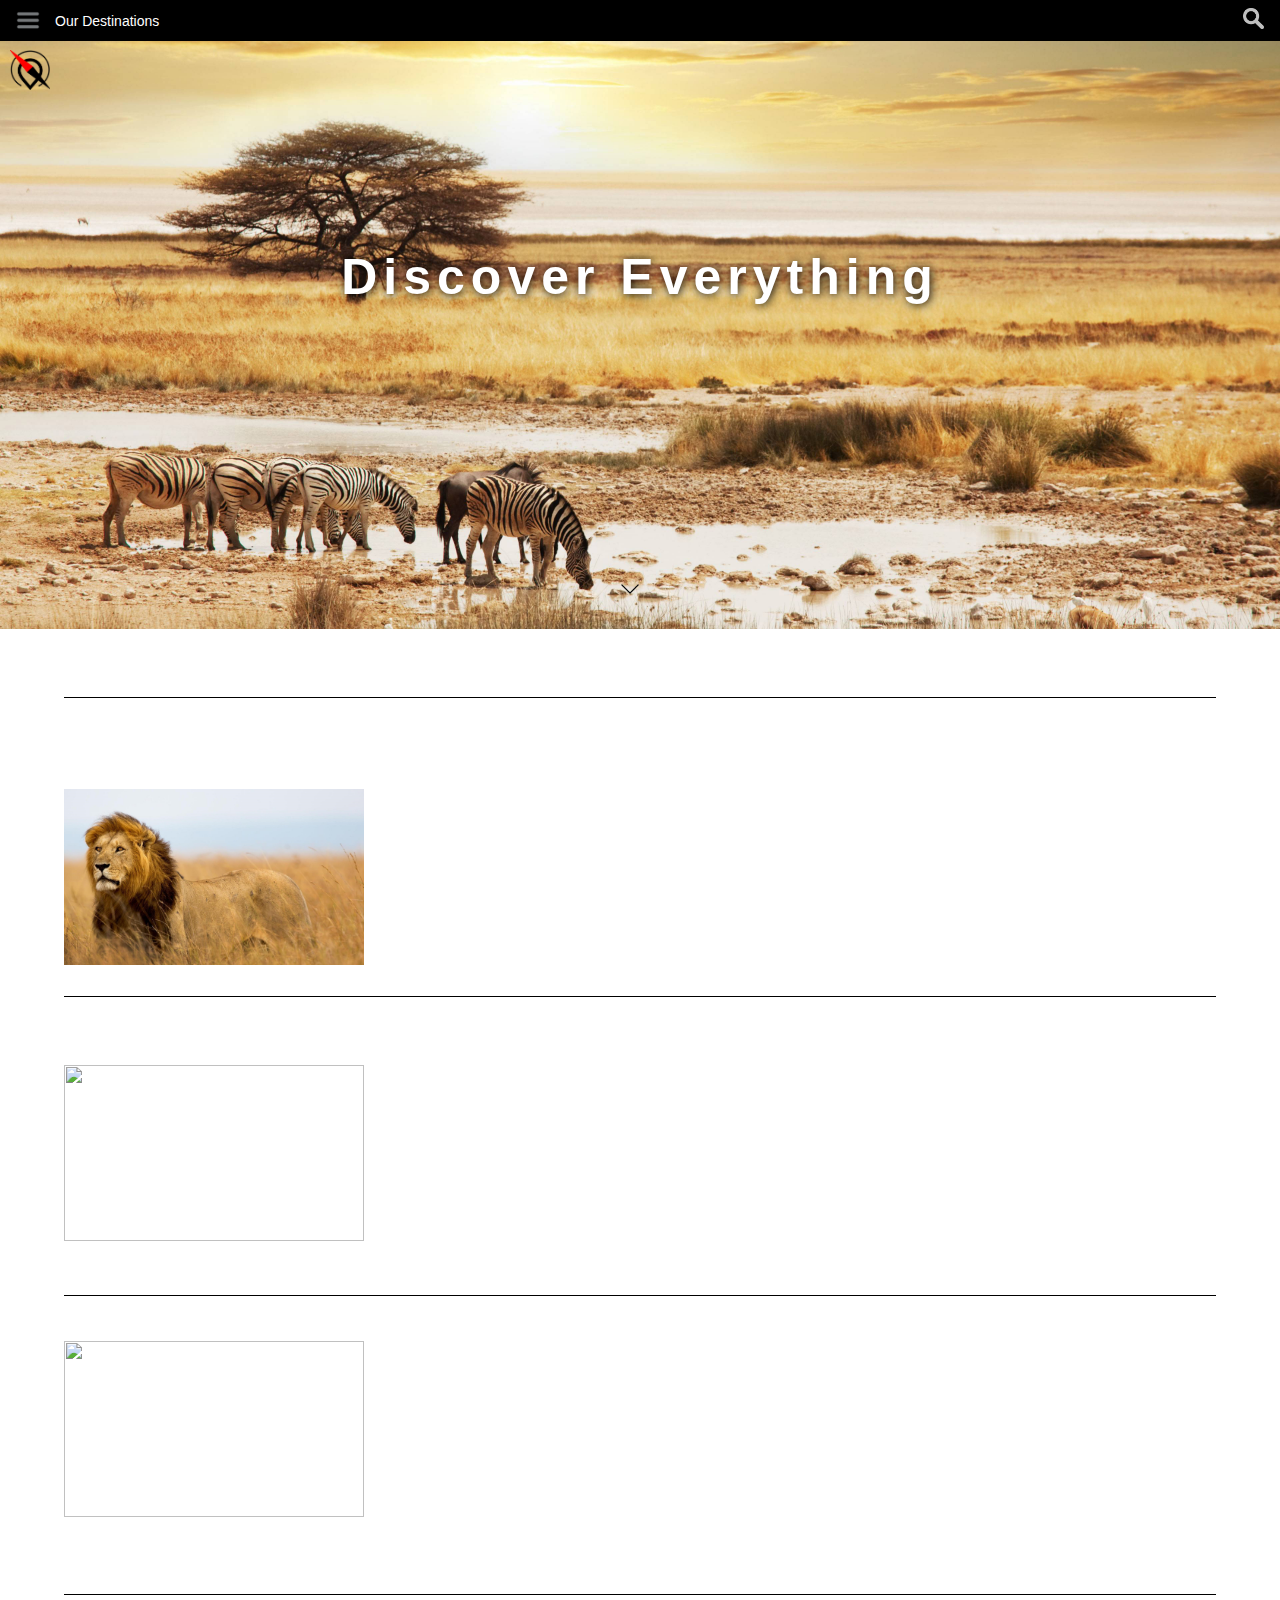
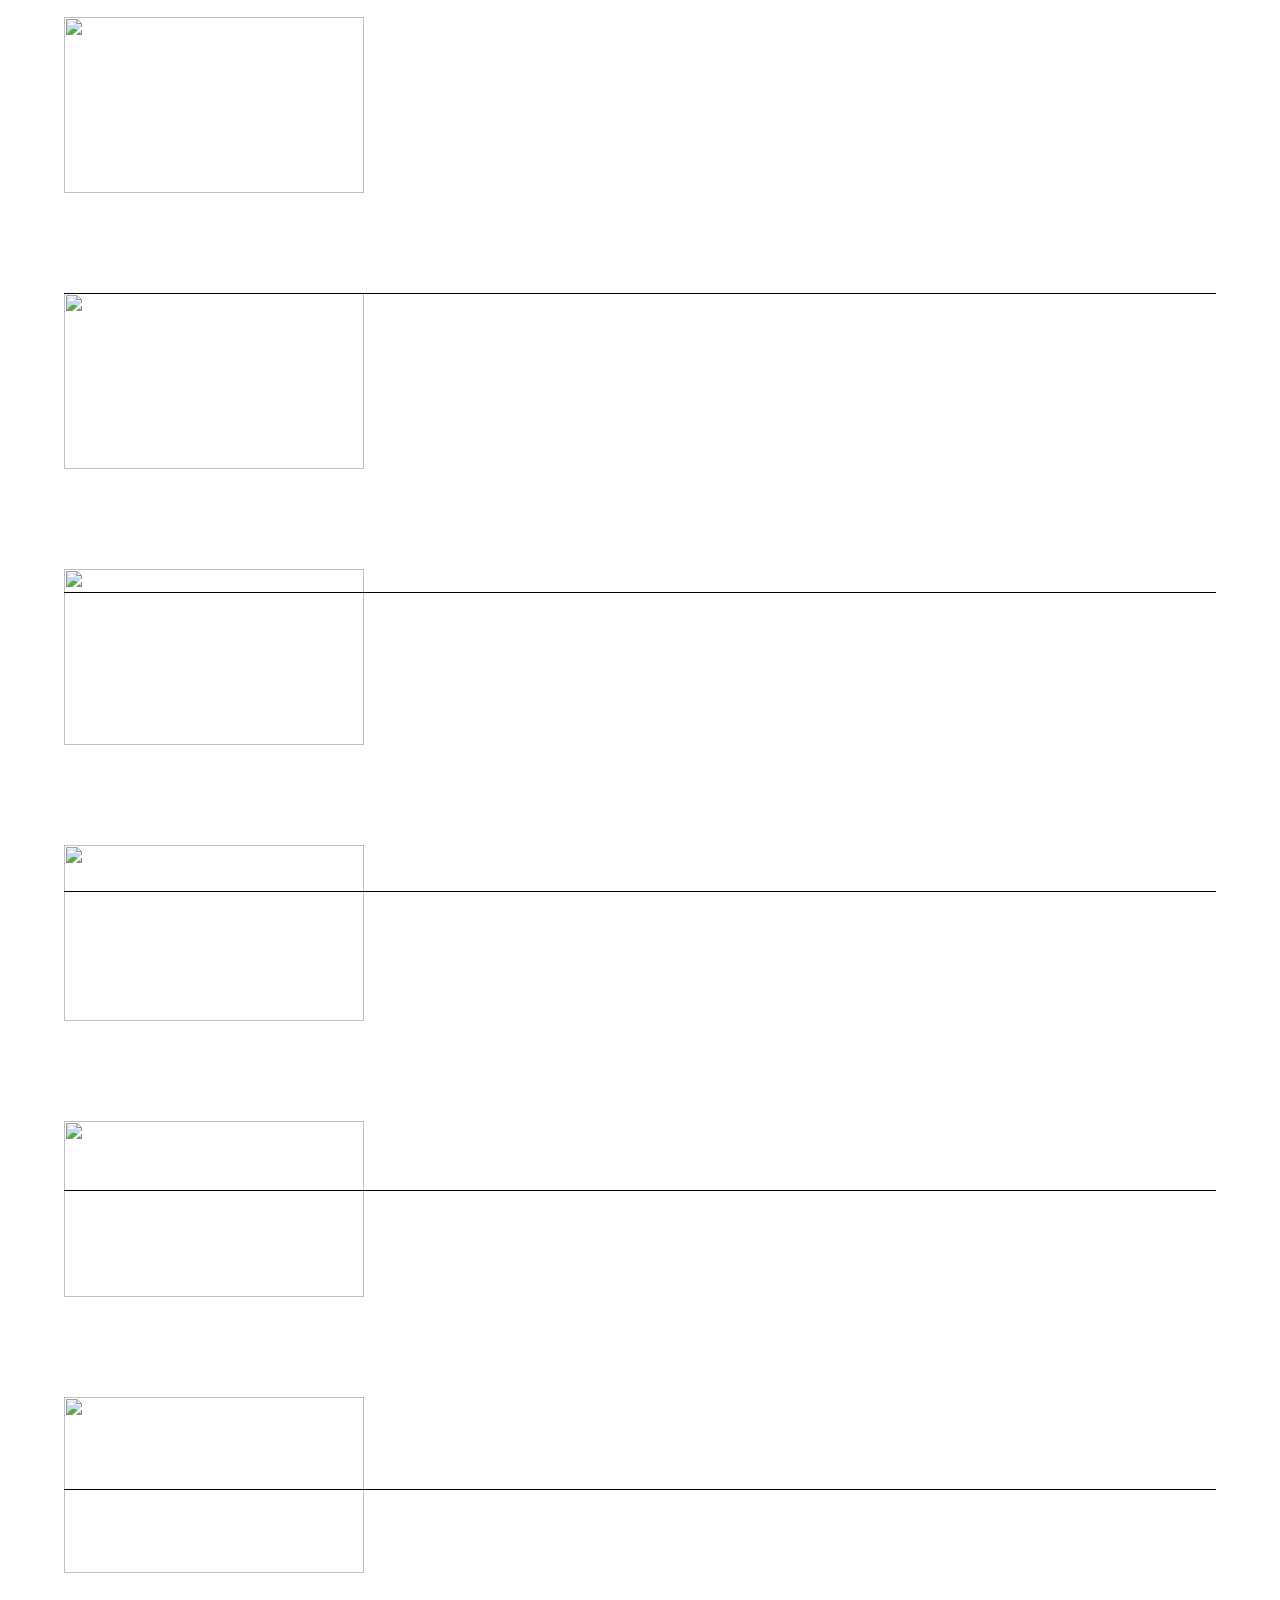
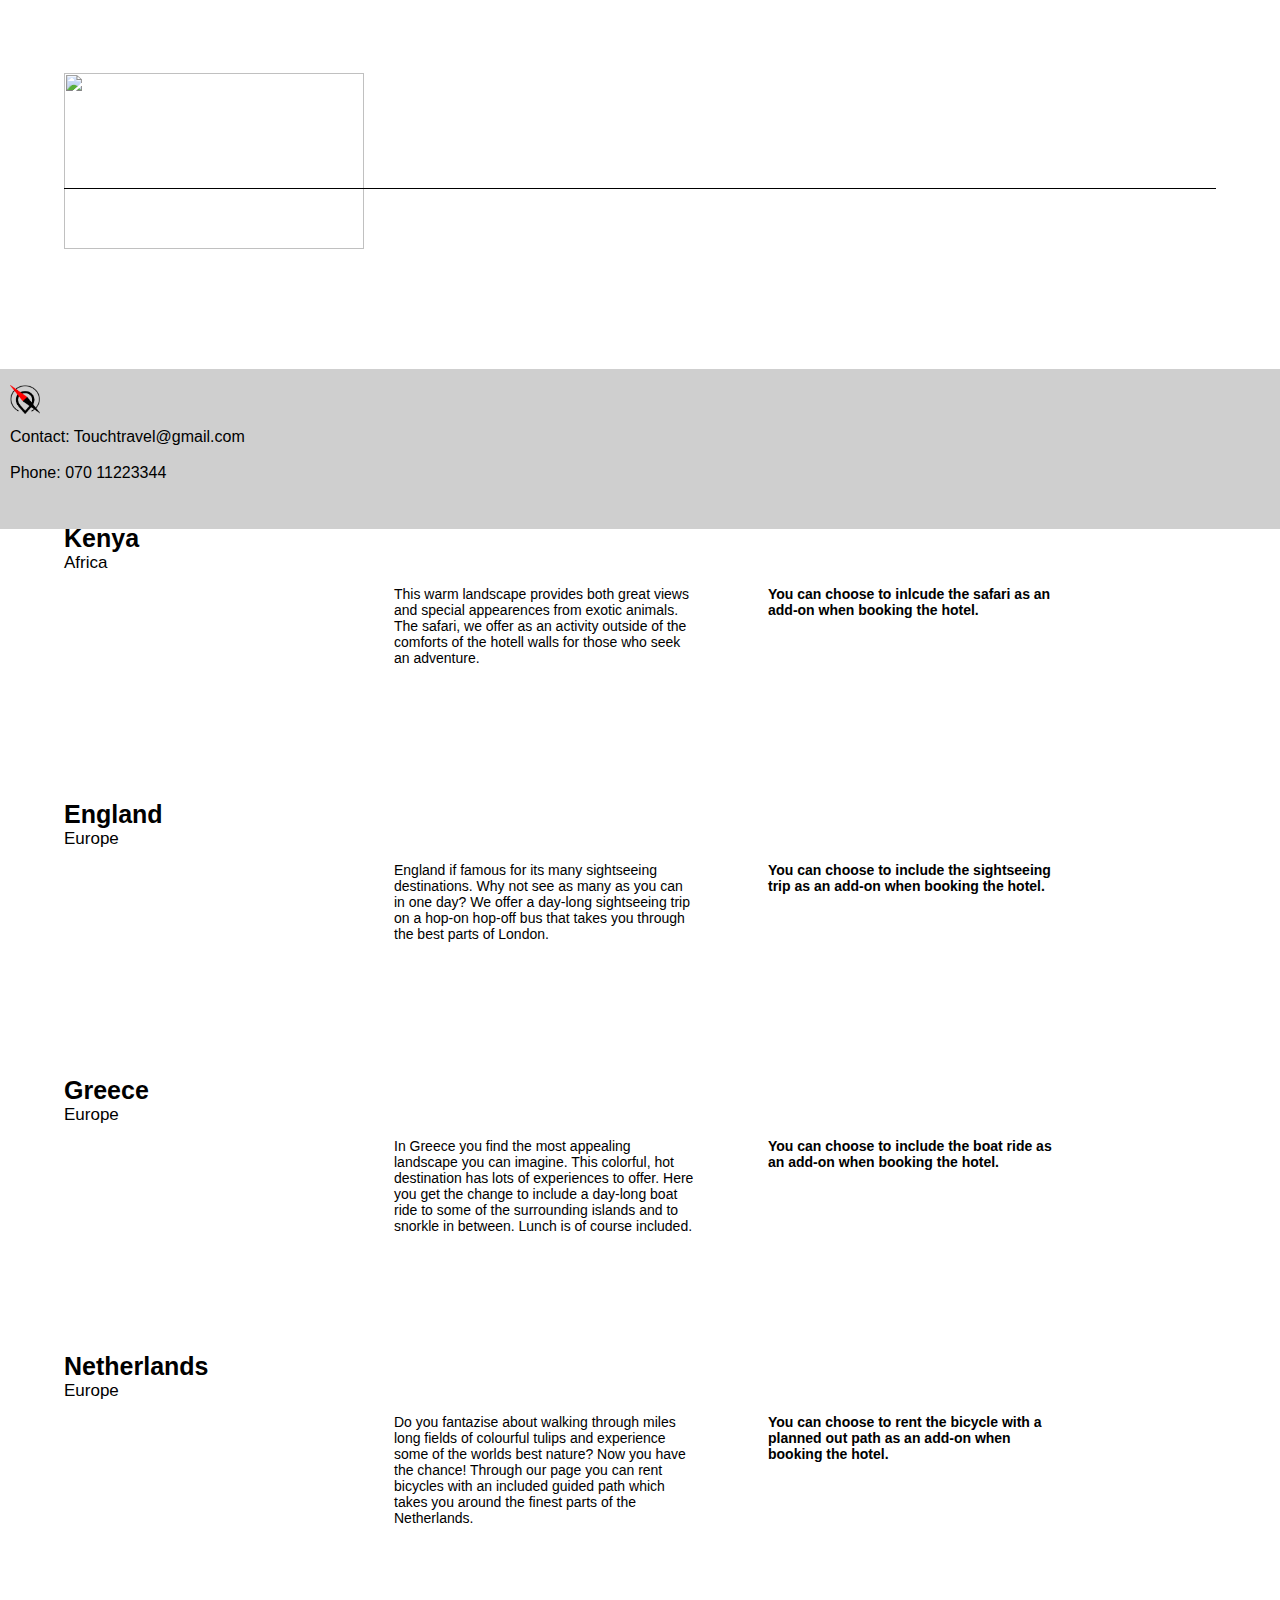
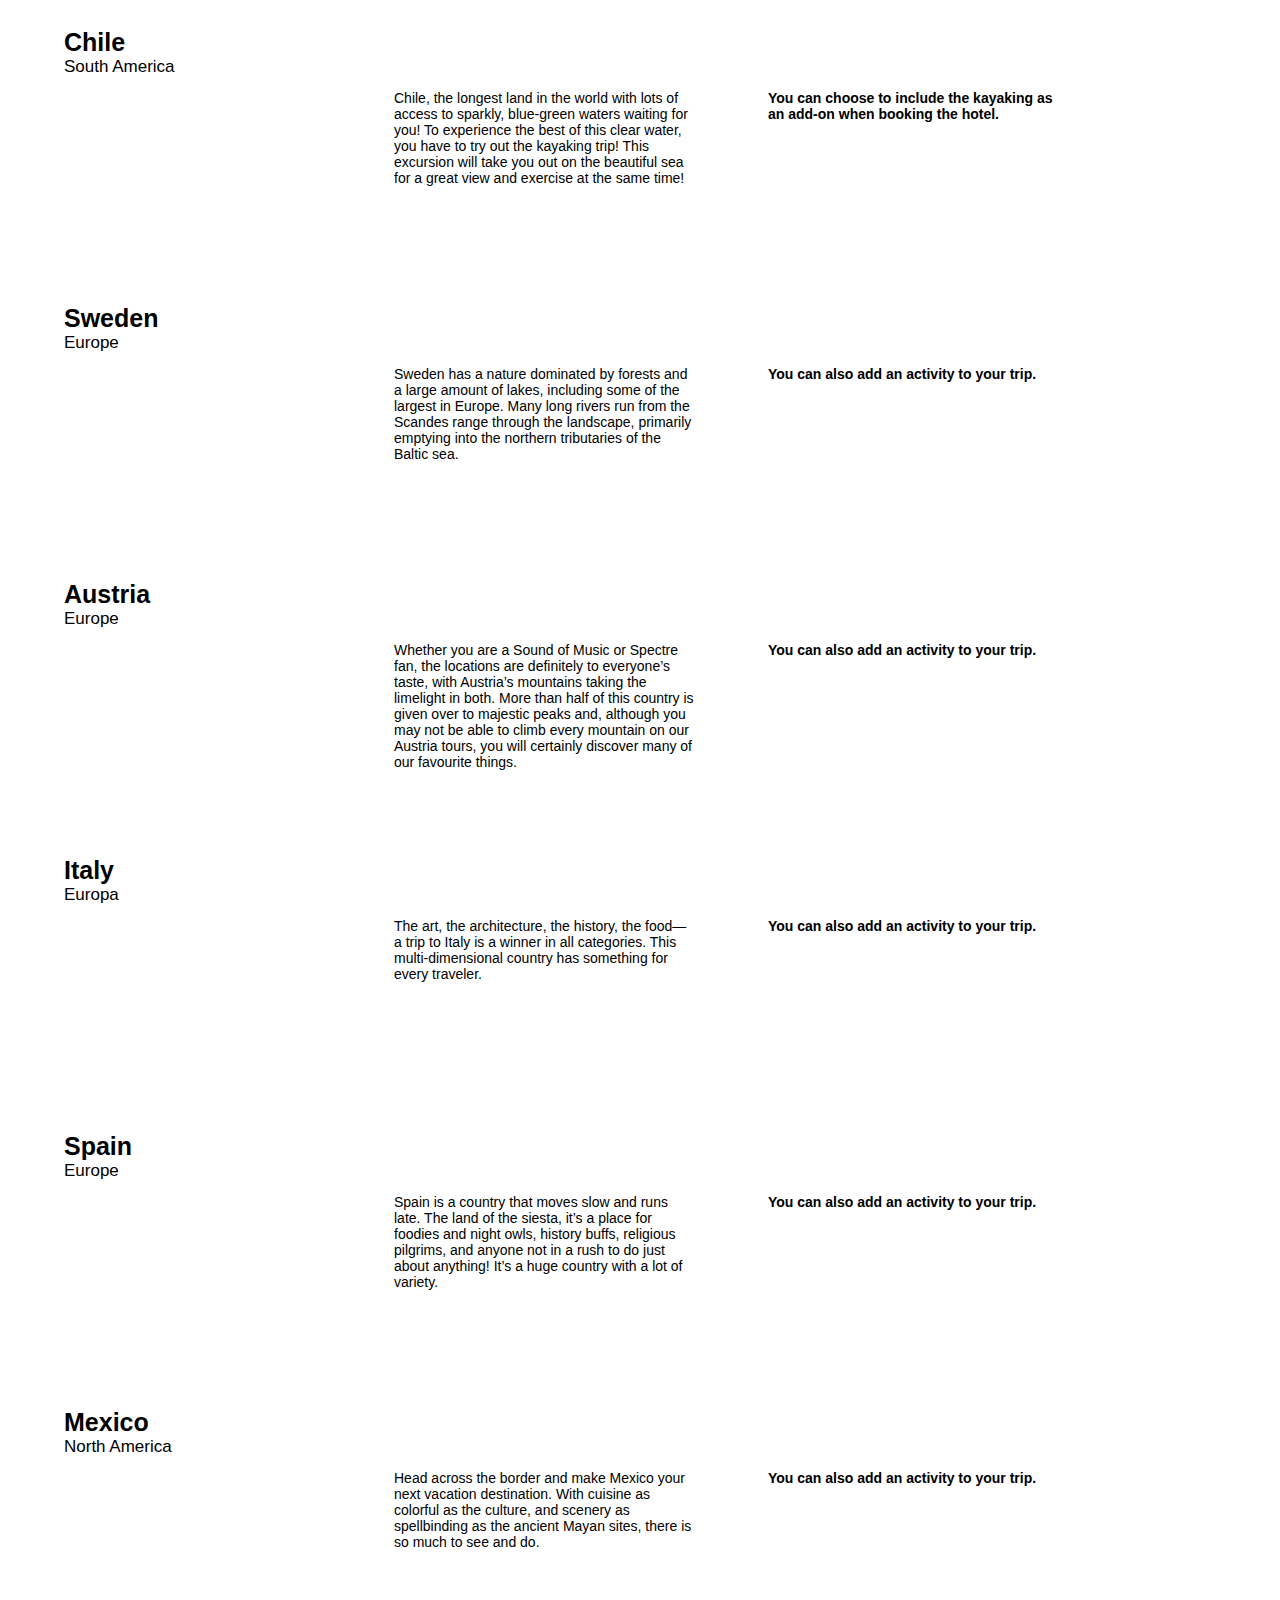
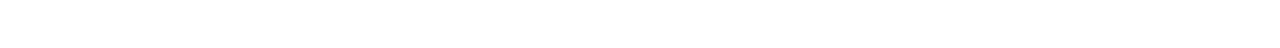
==== commit 894d2d9e: "line position update" ====
--- a/destinations.html
+++ b/destinations.html
@@ -54,57 +54,57 @@
           <img class="destination-image" src="mexico.jpg" alt="" />
         </div>
         <div class="lines">
-          <hr class="line1" />
-          <hr class="line2" />
-          <hr class="line3" />
-          <hr class="line4" />
-          <hr class="line5" />
-          <hr class="line6" />
-          <hr class="line7" />
-          <hr class="line8" />
-          <hr class="line9" />
-          <hr class="line10" />
+          <hr class="line-position" />
+          <hr class="line-position" />
+          <hr class="line-position" />
+          <hr class="line-position" />
+          <hr class="line-position" />
+          <hr class="line-position" />
+          <hr class="line-position" />
+          <hr class="line-position" />
+          <hr class="line-position" />
+          <hr class="line-position" />
         </div>
         <div class="headlines">
           <div class="line">
-            <h1 class="kenyatext">Kenya</h1>
-            <h2 class="africa">Africa</h2>
-          </div>
-          <div class="line">
-            <h1 class="kenyatext">England</h1>
-            <h2 class="africa">Europe</h2>
-          </div>
-          <div class="line">
-            <h1 class="kenyatext">Greece</h1>
-            <h2 class="africa">Europe</h2>
-          </div>
-          <div class="line">
-            <h1 class="kenyatext">Netherlands</h1>
-            <h2 class="africa">Europe</h2>
-          </div>
-          <div class="line">
-            <h1 class="kenyatext">Chile</h1>
-            <h2 class="africa">South America</h2>
-          </div>
-          <div class="line">
-            <h1 class="kenyatext">Sweden</h1>
-            <h2 class="africa">Europe</h2>
-          </div>
-          <div class="line">
-            <h1 class="kenyatext">Austria</h1>
-            <h2 class="africa">Europe</h2>
-          </div>
-          <div class="line">
-            <h1 class="kenyatext">Italy</h1>
-            <h2 class="africa">Europa</h2>
-          </div>
-          <div class="line">
-            <h1 class="kenyatext">Spain</h1>
-            <h2 class="africa">Europe</h2>
-          </div>
-          <div class="line">
-            <h1 class="kenyatext">Mexico</h1>
-            <h2 class="africa">North America</h2>
+            <h1 class="heading-destinations">Kenya</h1>
+            <h2 class="subheading-destinations">Africa</h2>
+          </div>
+          <div class="line">
+            <h1 class="heading-destinations">England</h1>
+            <h2 class="subheading-destinations">Europe</h2>
+          </div>
+          <div class="line">
+            <h1 class="heading-destinations">Greece</h1>
+            <h2 class="subheading-destinations">Europe</h2>
+          </div>
+          <div class="line">
+            <h1 class="heading-destinations">Netherlands</h1>
+            <h2 class="subheading-destinations">Europe</h2>
+          </div>
+          <div class="line">
+            <h1 class="heading-destinations">Chile</h1>
+            <h2 class="subheading-destinations">South America</h2>
+          </div>
+          <div class="line">
+            <h1 class="heading-destinations">Sweden</h1>
+            <h2 class="subheading-destinations">Europe</h2>
+          </div>
+          <div class="line">
+            <h1 class="heading-destinations">Austria</h1>
+            <h2 class="subheading-destinations">Europe</h2>
+          </div>
+          <div class="line">
+            <h1 class="heading-destinations">Italy</h1>
+            <h2 class="subheading-destinations">Europa</h2>
+          </div>
+          <div class="line">
+            <h1 class="heading-destinations">Spain</h1>
+            <h2 class="subheading-destinations">Europe</h2>
+          </div>
+          <div class="line">
+            <h1 class="heading-destinations">Mexico</h1>
+            <h2 class="subheading-destinations">North America</h2>
           </div>
         </div>
         <div class="kenyainfo">
--- a/destinationstyle.css
+++ b/destinationstyle.css
@@ -141,12 +141,12 @@
     "footer footer footer";
 }
 
-.kenyatext {
+.heading-destinations {
   font-size: 25px;
   height: 13px;
   color: #000;
 }
-.africa {
+.subheading-destinations {
   font-size: 17px;
   font-family: sans-serif;
   font-weight: lighter;
@@ -483,6 +483,7 @@
   gap: 100px;
   padding-top: 20px;
 }
+
 .kenyainfo {
   position: absolute;
   display: flex;
@@ -507,11 +508,23 @@
   left: 55vw;
 }
 /*https://www.w3schools.com/howto/howto_css_style_hr.asp*/
-.line1 {
-  position: absolute;
-  border-top: 1px solid #000000;
-  width: 90vw;
-  margin-top: 290px;
+.line-position {
+  position: relative;
+  border-top: 1px solid #000000;
+  border-bottom: 0px;
+  border-left: 0px;
+  border-right: 0px;
+  width: 90vw;
+  padding-top: 290px;
+  display: flex;
+  flex-direction: column;
+  gap: 290px;
+}
+/*.line2 {
+  position: absolute;
+  border-top: 1px solid #000000;
+  width: 90vw;
+  margin-top: 566px;
 }
 .line2 {
   position: absolute;
@@ -519,12 +532,6 @@
   width: 90vw;
   margin-top: 566px;
 }
-.line2 {
-  position: absolute;
-  border-top: 1px solid #000000;
-  width: 90vw;
-  margin-top: 566px;
-}
 .line3 {
   position: absolute;
   border-top: 1px solid #000000;
@@ -572,7 +579,7 @@
   border-top: 1px solid #000000;
   width: 90vw;
   margin-top: 2774px;
-}
+}*/
 .content {
   grid-area: content;
   background-color: rgb(255, 255, 255);
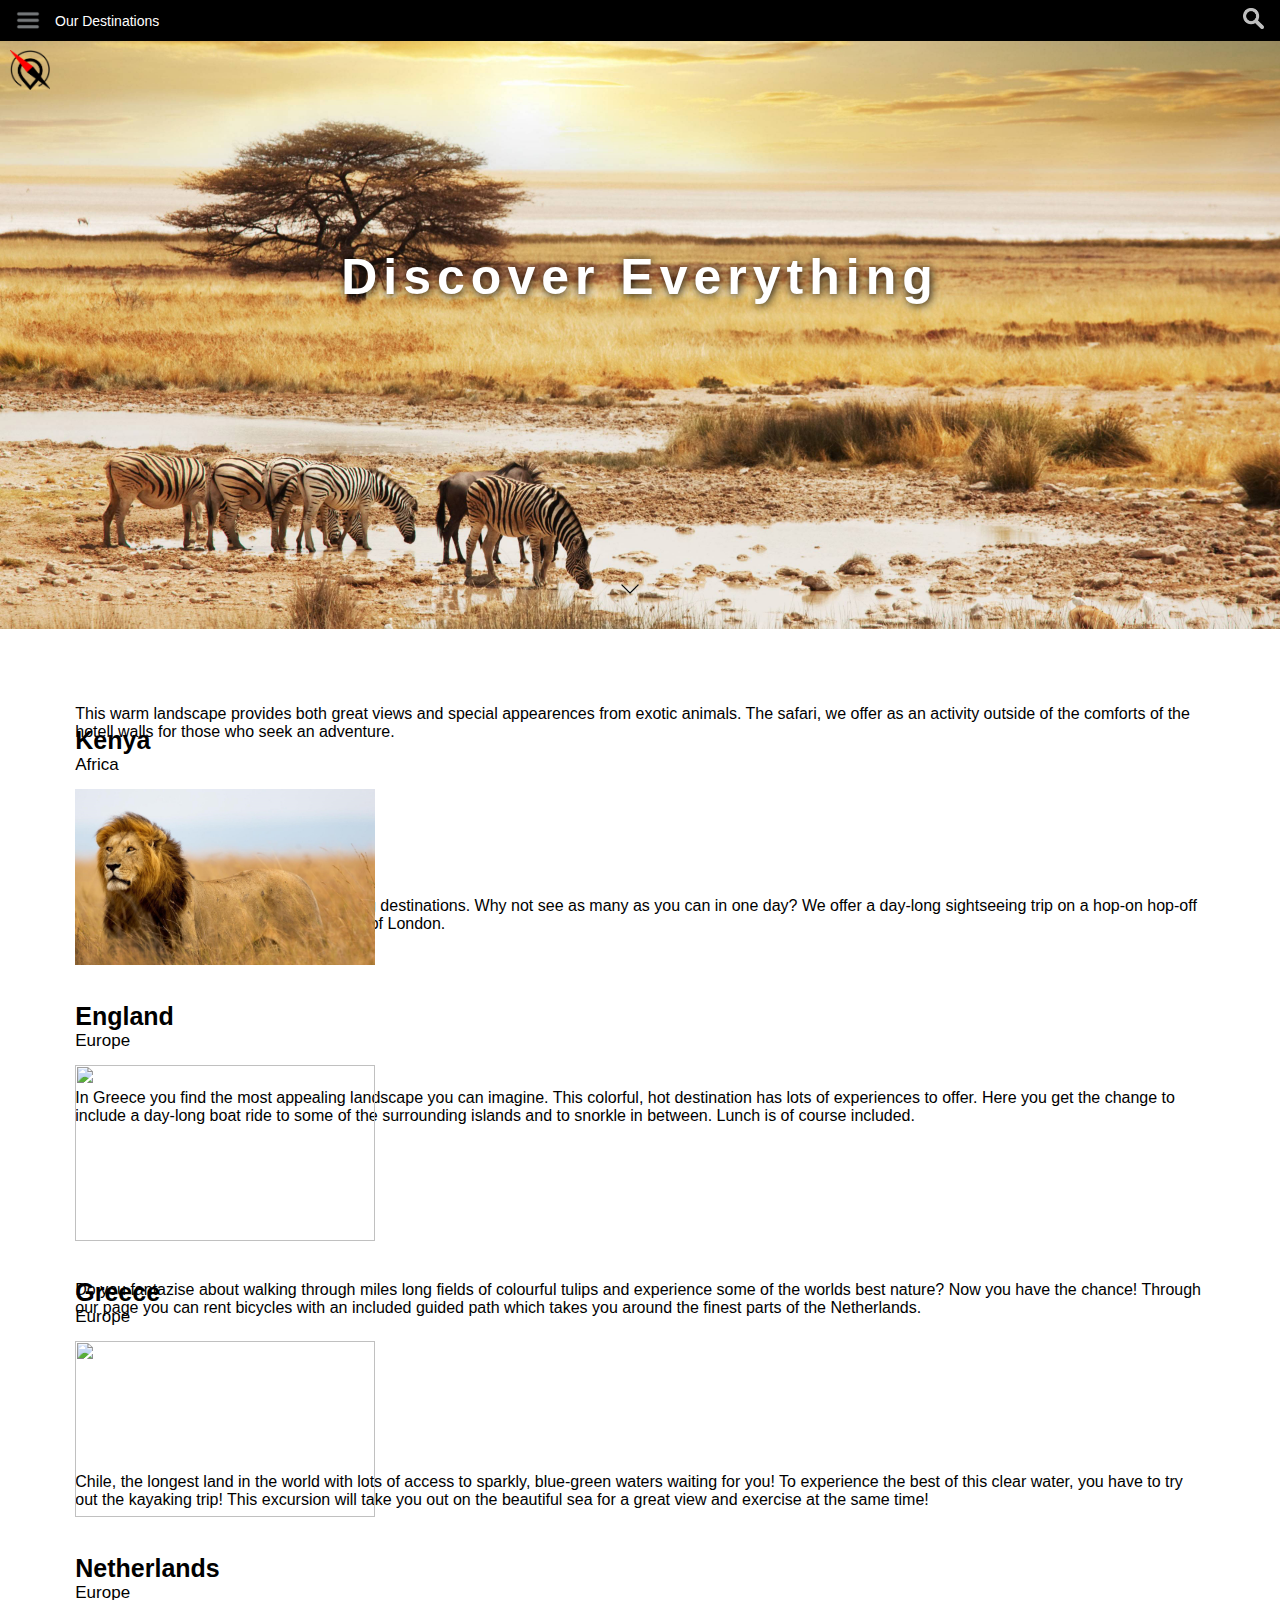
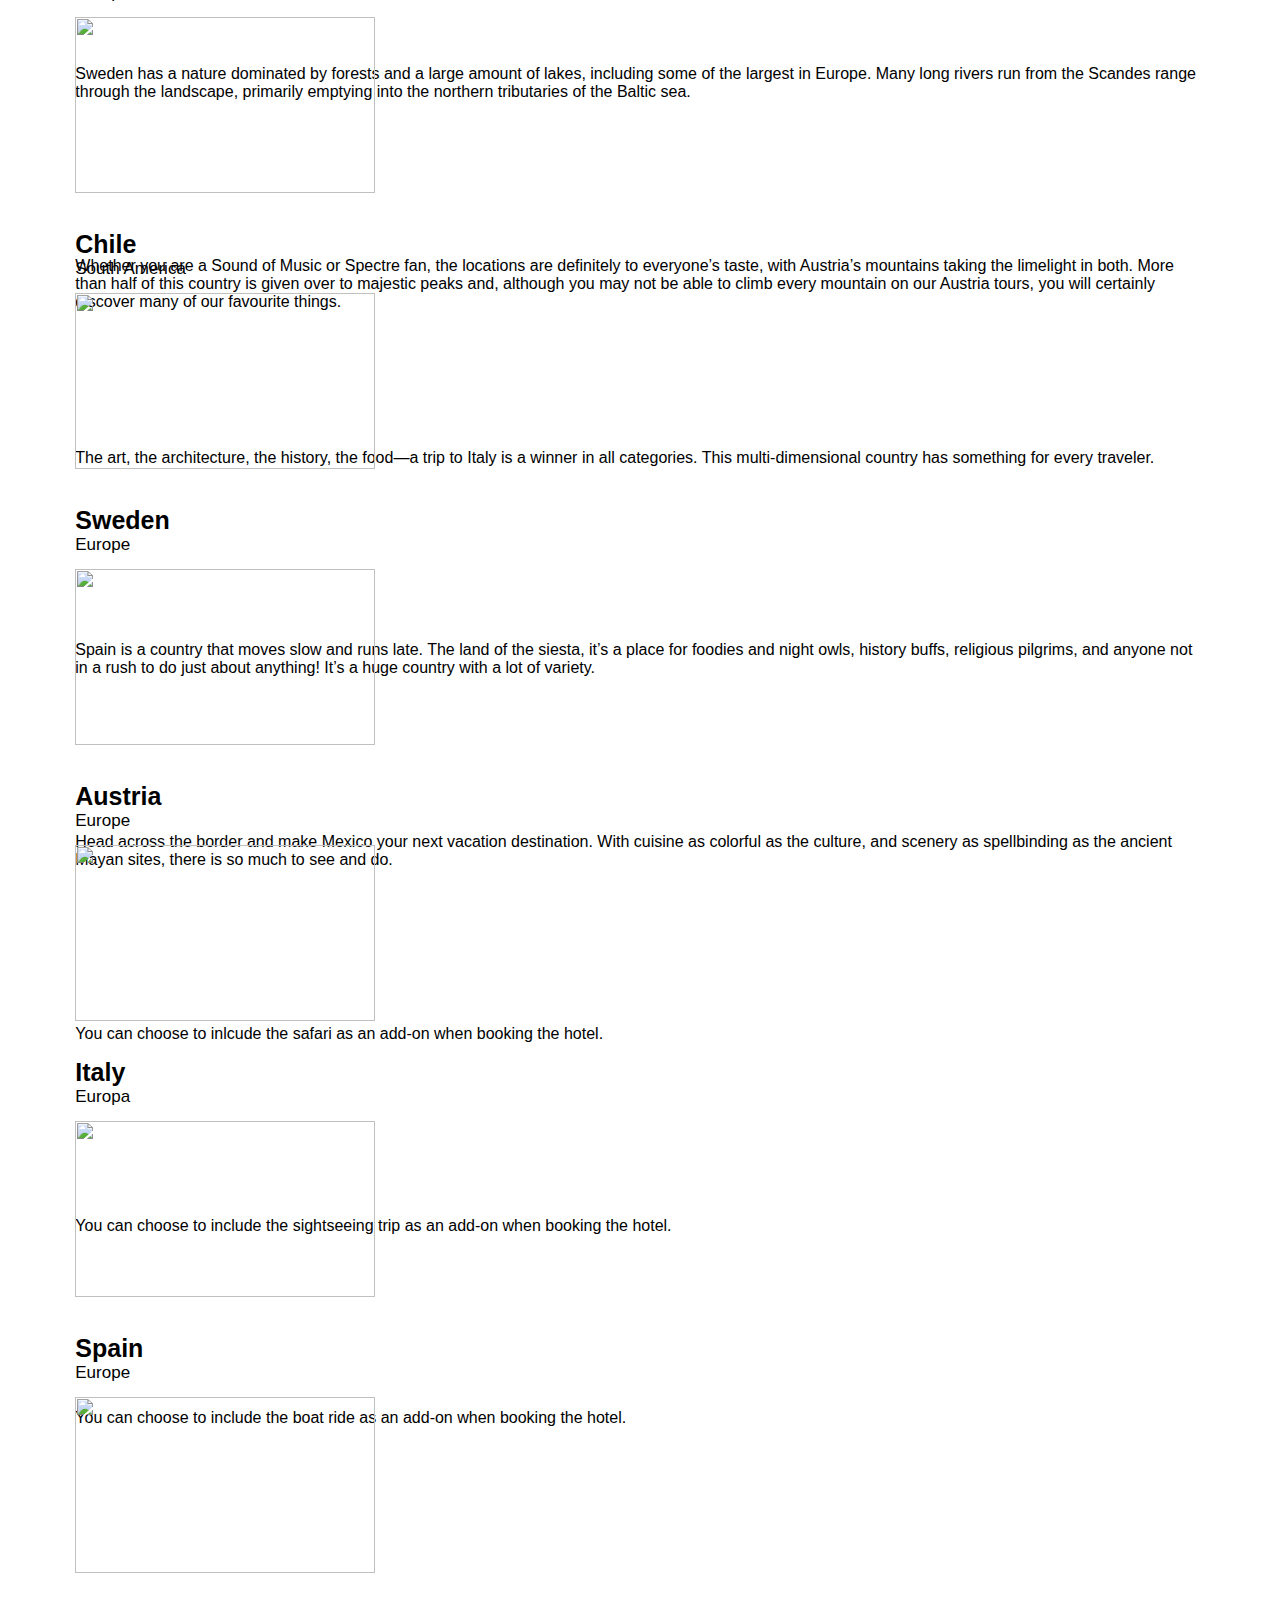
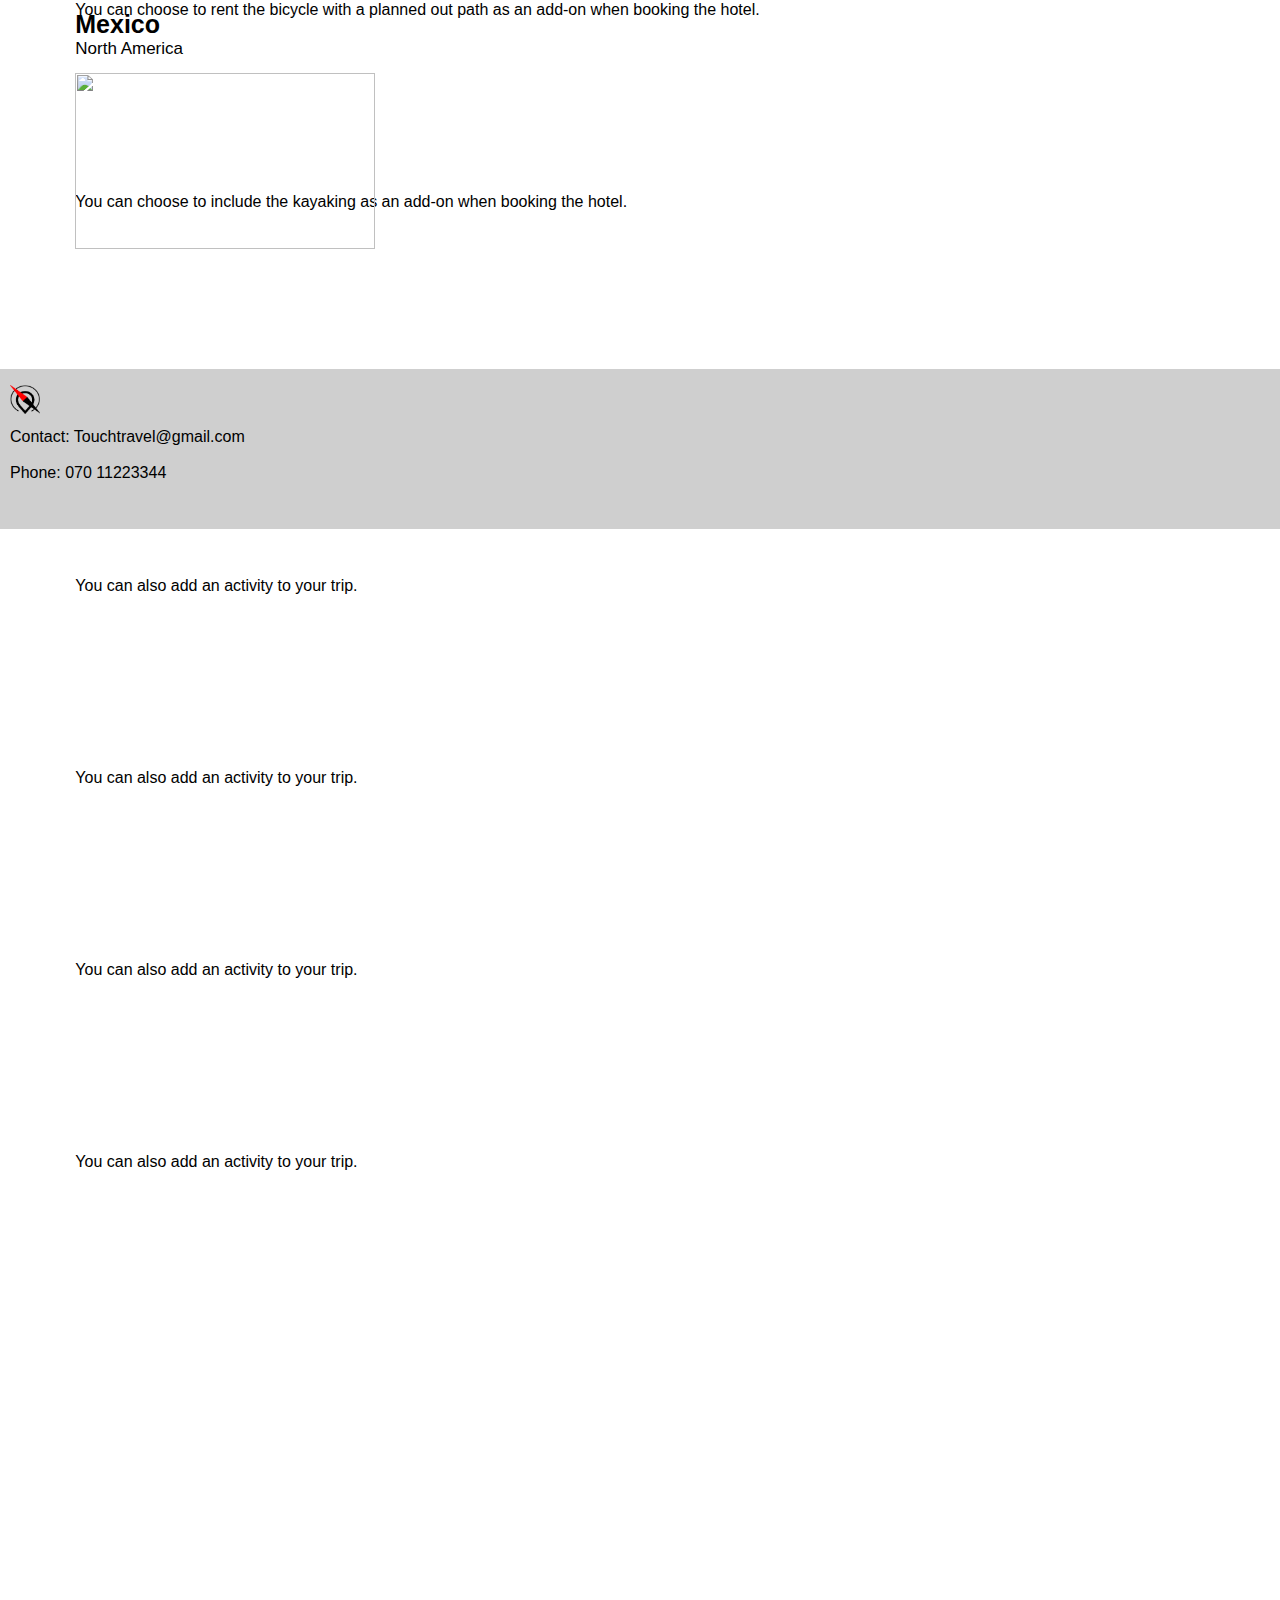
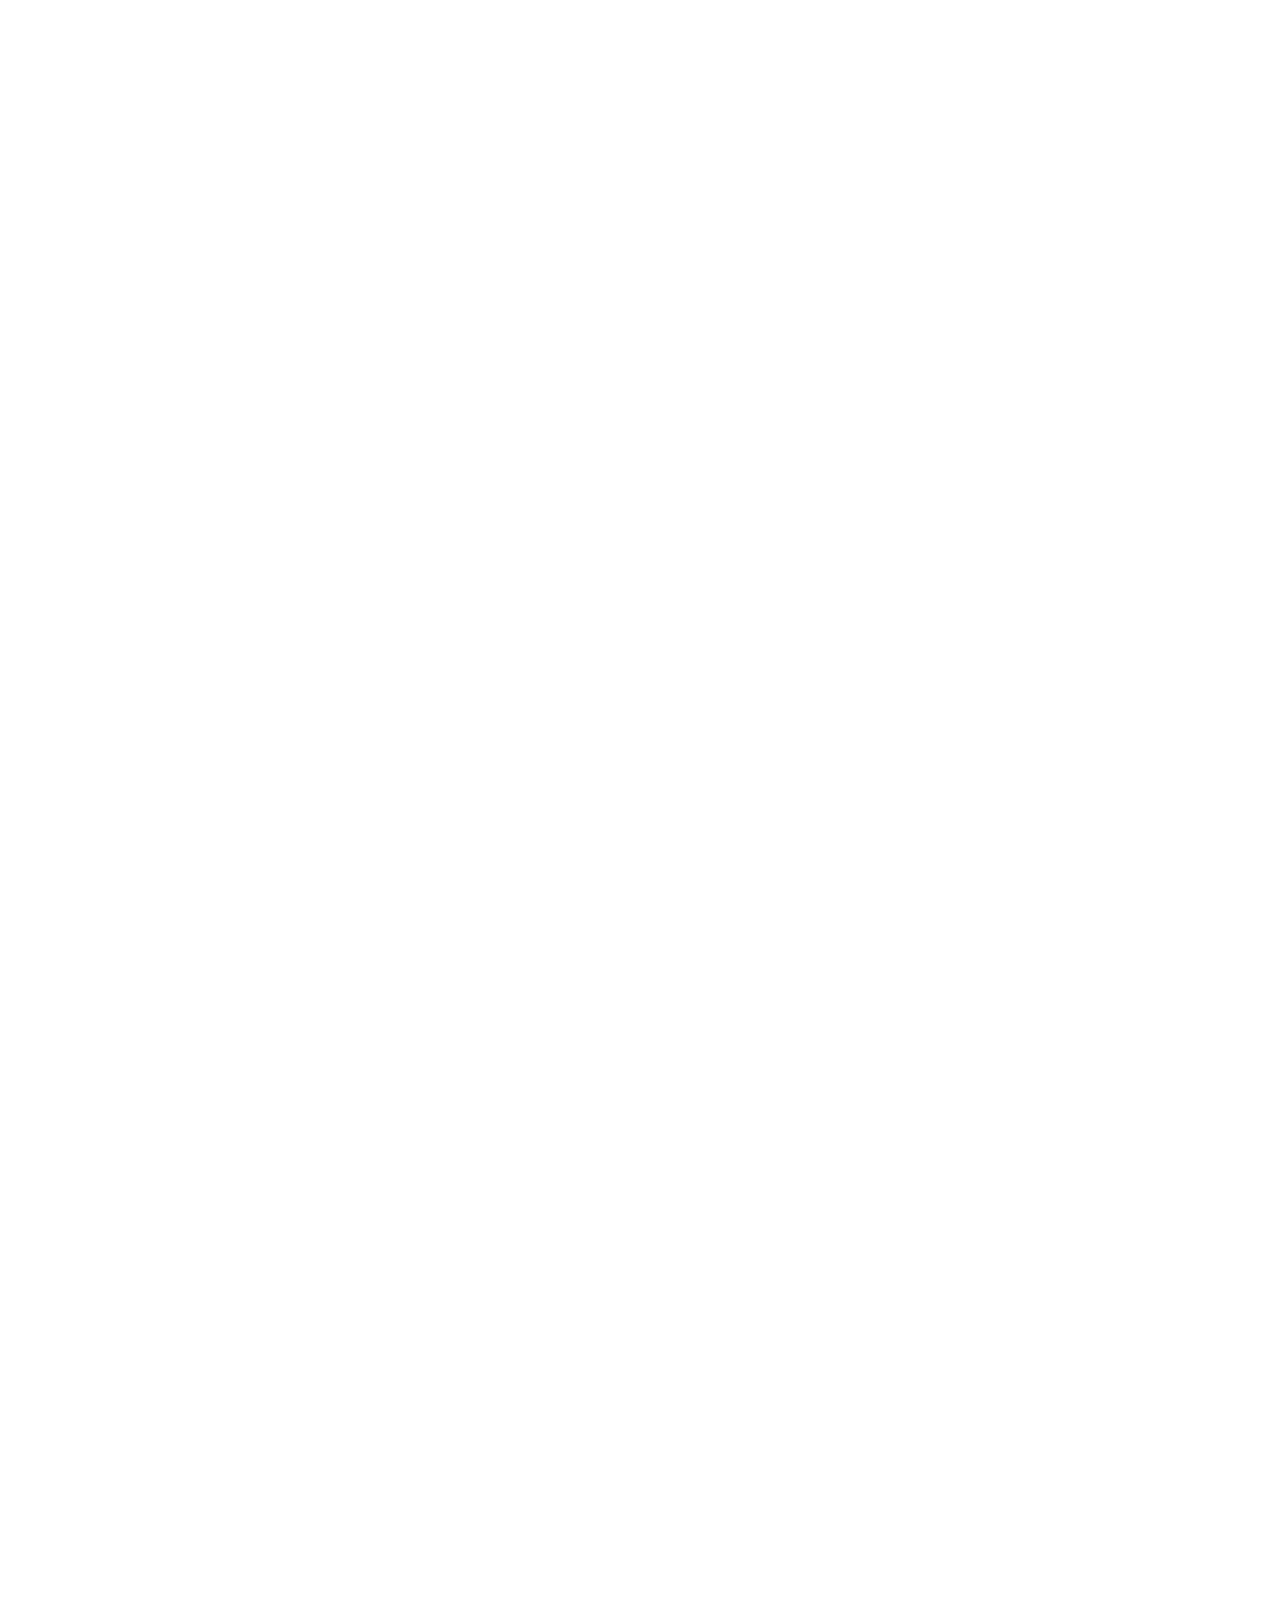
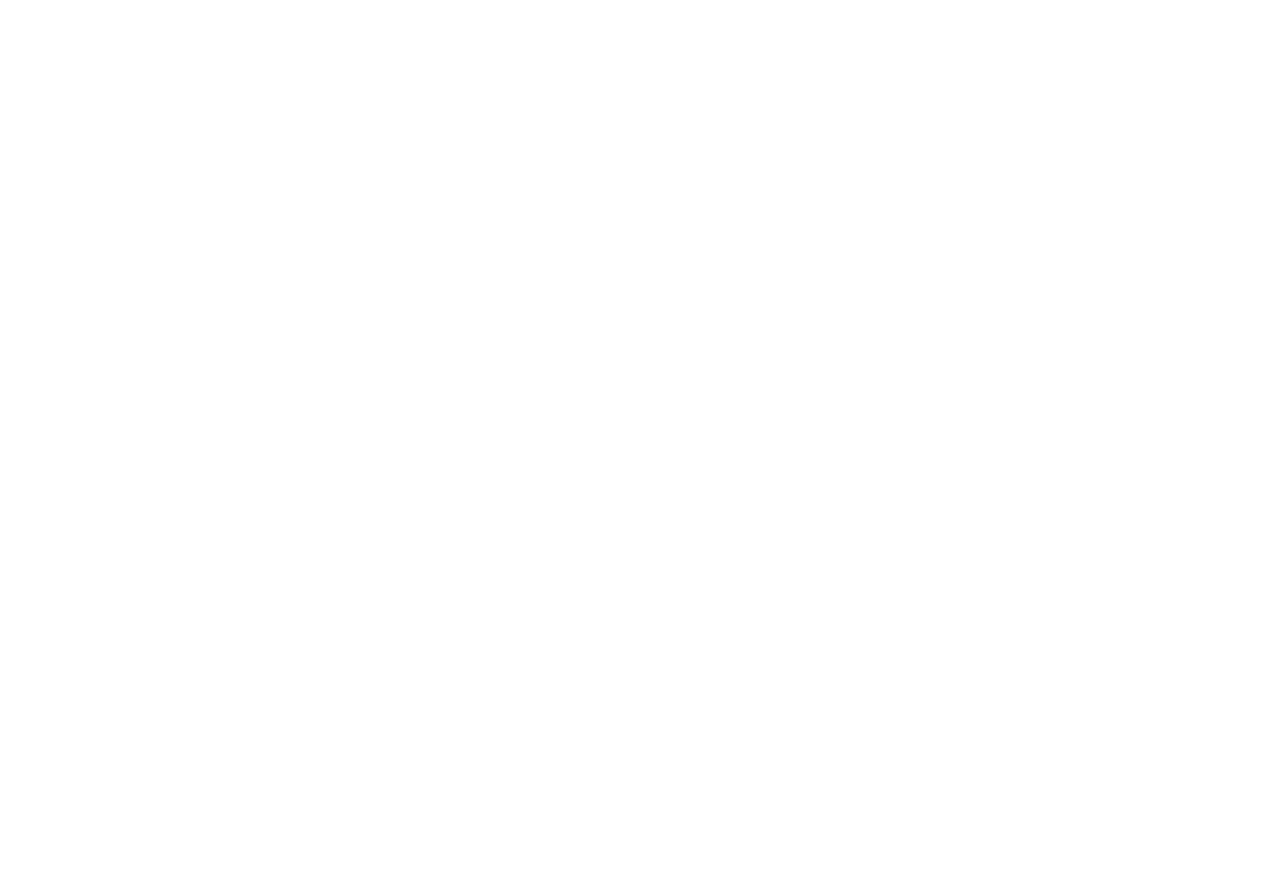
==== commit 54f644ec: "reduced some code" ====
--- a/destinations.html
+++ b/destinations.html
@@ -53,18 +53,7 @@
           <img class="destination-image" src="5513571.jpg" alt="" />
           <img class="destination-image" src="mexico.jpg" alt="" />
         </div>
-        <div class="lines">
-          <hr class="line-position" />
-          <hr class="line-position" />
-          <hr class="line-position" />
-          <hr class="line-position" />
-          <hr class="line-position" />
-          <hr class="line-position" />
-          <hr class="line-position" />
-          <hr class="line-position" />
-          <hr class="line-position" />
-          <hr class="line-position" />
-        </div>
+
         <div class="headlines">
           <div class="line">
             <h1 class="heading-destinations">Kenya</h1>
@@ -107,7 +96,7 @@
             <h2 class="subheading-destinations">North America</h2>
           </div>
         </div>
-        <div class="kenyainfo">
+        <div class="main-info">
           <div class="info-destinations">
             <p>
               This warm landscape provides both great views and special
@@ -192,7 +181,7 @@
               see and do.
             </p>
           </div>
-          <div class="kenyainfo2">
+          <div class="additional-info">
             <div class="info-destinations">
               <p>
                 You can choose to inlcude the safari as an add-on when booking
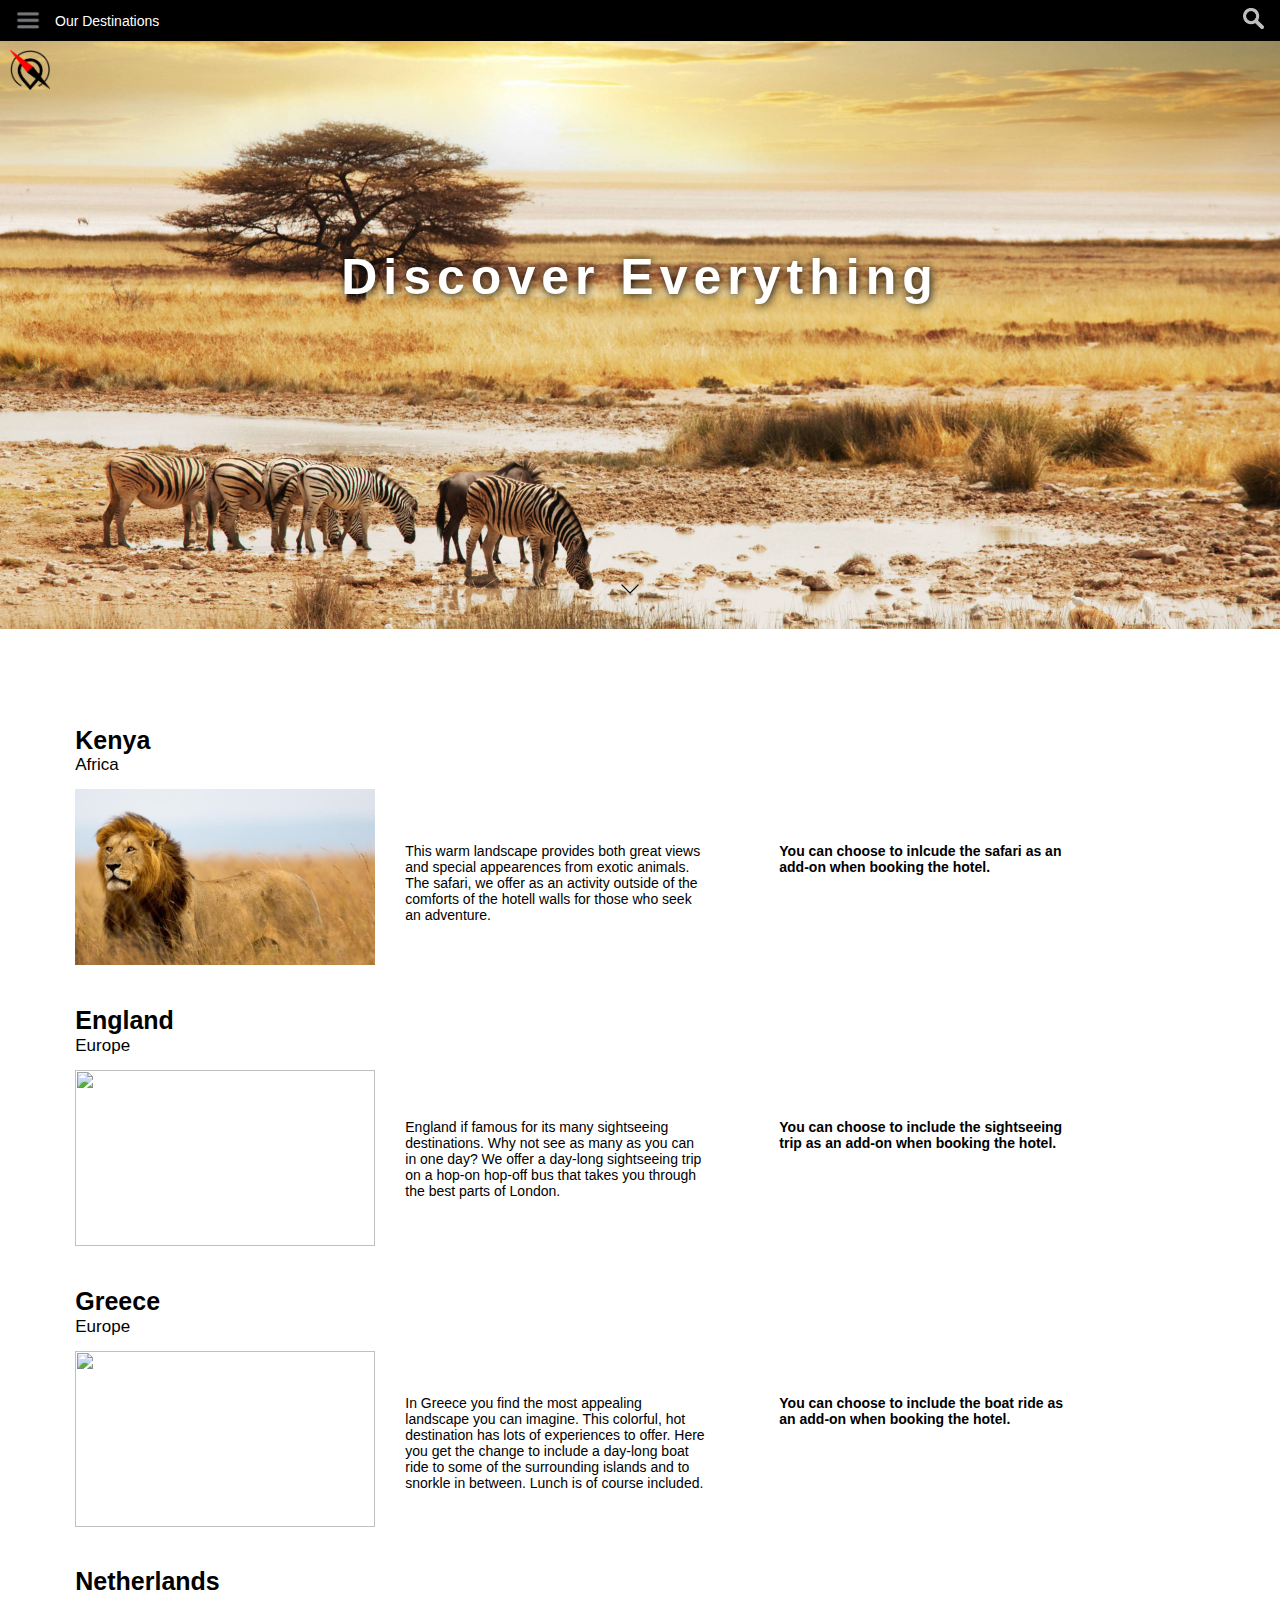
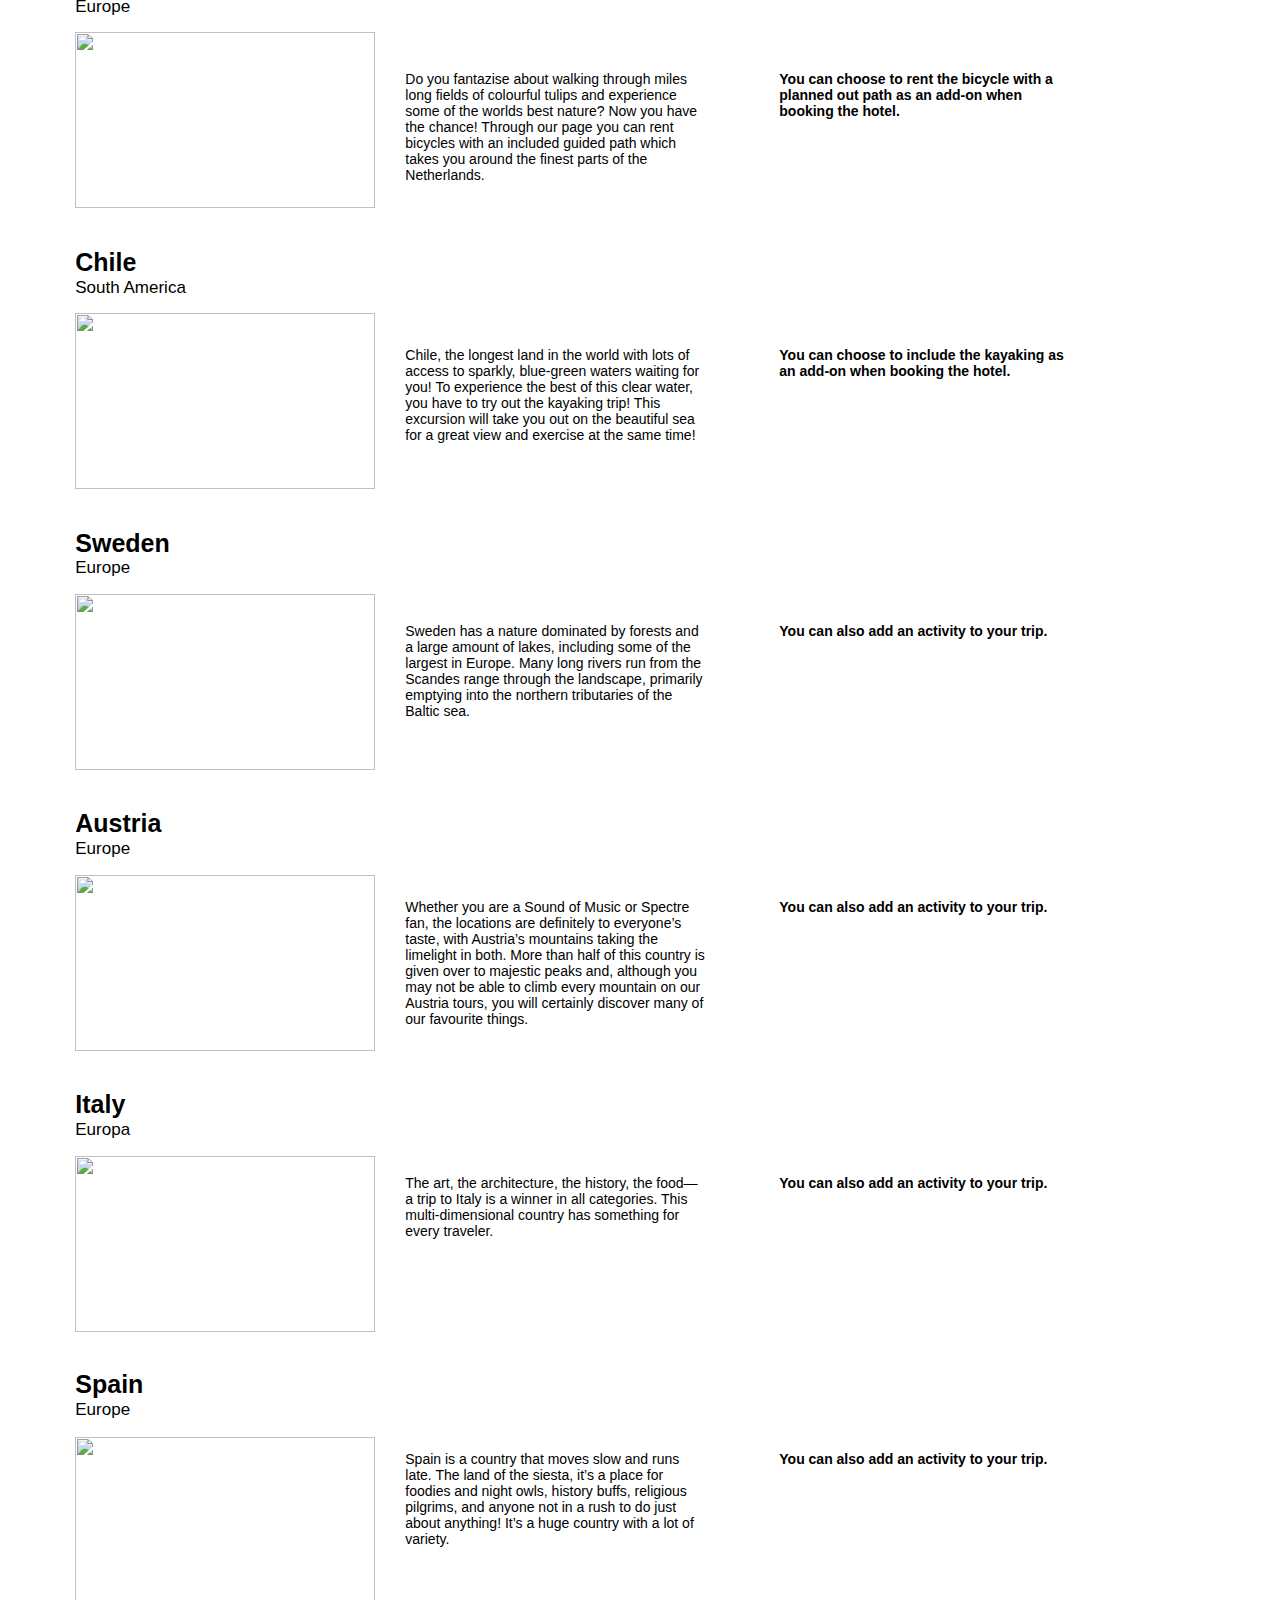
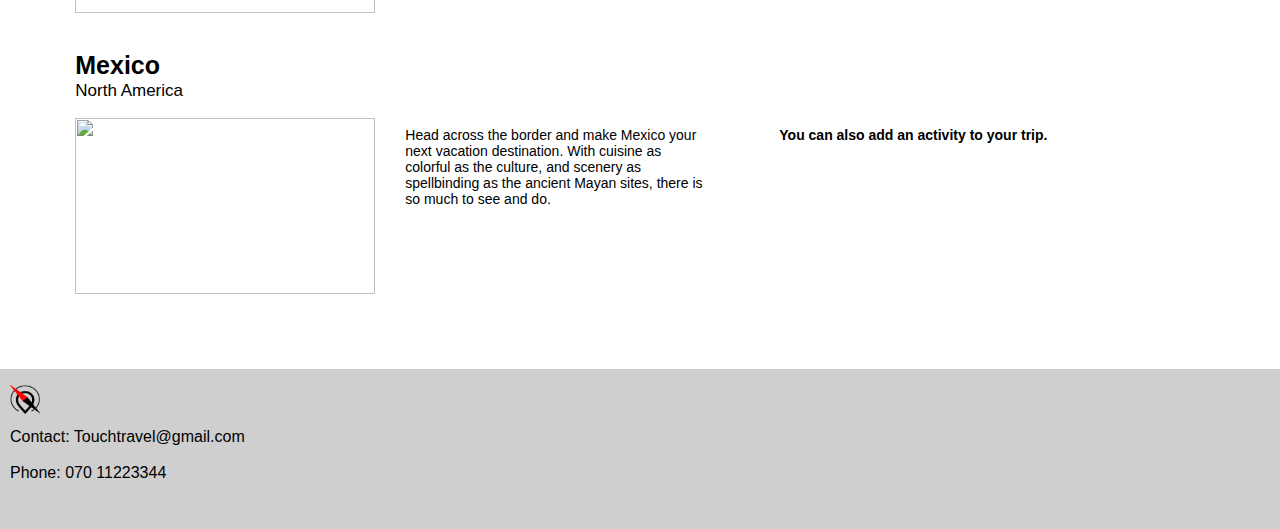
==== commit 3504bf76: "hover box display flex" ====
--- a/destinations.html
+++ b/destinations.html
@@ -230,21 +230,18 @@
           </div>
         </div>
         <a class="kenya" href="kenya.html"
-          ><img class="blackboxlink" src="blackbox.png" alt="blackbox"
+          ><div class="hoverimg-position"><img class="hoverbox" src="blackkenya.png" alt="blackbox"
         /></a>
-        <a class="kenya" href="kenya.html"
-          ><img class="blackkenya" src="blackkenya.png" alt="blackbox"
-        /></a>
-
-        <img class="blackengland" src="blackengland.png" alt="englandblack" />
-        <img class="blackgreece" src="blackgreece.png" alt="blackgreece" />
-        <img class="blacknetherlands" src="netherlandsblack.png" alt="" />
-        <img class="blackchile" src="chileblack.png" alt="" />
-        <img class="blacksweden" src="swedenblack.png" alt="" />
-        <img class="blackaustria" src="austriablack.png" alt="" />
-        <img class="blackitaly" src="italyblack.png" alt="" />
-        <img class="blackspain" src="spainblack.png" alt="" />
-        <img class="blackmexico" src="mexicoblack.png" alt="" />
+          <img class="hoverbox" src="blackengland.png" alt="englandblack" />
+          <img class="hoverbox" src="blackgreece.png" alt="blackgreece" />
+          <img class="hoverbox" src="netherlandsblack.png" alt="" />
+          <img class="hoverbox" src="chileblack.png" alt="" />
+          <img class="hoverbox" src="swedenblack.png" alt="" />
+          <img class="hoverbox" src="austriablack.png" alt="" />
+          <img class="hoverbox" src="italyblack.png" alt="" />
+          <img class="hoverbox" src="spainblack.png" alt="" />
+          <img class="hoverbox" src="mexicoblack.png" alt="" />
+        </div>
       </div>
       <div class="footer">
         <p class="contact">
--- a/destinationstyle.css
+++ b/destinationstyle.css
@@ -12,6 +12,16 @@
 }
 .bigimg {
   width: 100%;
+}
+
+.container {
+  display: grid;
+  grid-template-columns: 1fr 15fr 1fr;
+  grid-template-rows: 40px 180rem 10rem;
+  grid-template-areas:
+    "header header header"
+    ". content ."
+    "footer footer footer";
 }
 
 /*this is the code for the arrow (from the Internet)*/
@@ -131,15 +141,6 @@
 #menu-toggle {
   display: none;
 }
-.container {
-  display: grid;
-  grid-template-columns: 1fr 15fr 1fr;
-  grid-template-rows: 40px 180rem 10rem;
-  grid-template-areas:
-    "header header header"
-    ". content ."
-    "footer footer footer";
-}
 
 .heading-destinations {
   font-size: 25px;
@@ -173,11 +174,10 @@
   margin-bottom: 0.3rem;
   margin-left: 1rem;
 }
-.blackboxlink {
-  position: absolute;
-  width: 80px;
+/*.blackboxlink {
+  position: absolute;
+  width: 70px;
   height: 45px;
-  margin-top: 40px;
   opacity: 0%;
 }
 .blackkenya {
@@ -249,16 +249,22 @@
   margin-top: 2585px;
   height: 176px;
   width: 313px;
-}
-
-.blackkenya:hover {
+}*/
+
+.hoverbox {
+  opacity: 00%;
+  height: 175px;
+  width: 300px;
+}
+
+.hoverbox:hover {
   animation-name: hovercountry;
   animation-duration: 0.5s;
   animation-timing-function: ease-in-out;
   animation-delay: 0s;
   animation-fill-mode: forwards;
 }
-.blackengland:hover {
+/*.blackengland:hover {
   animation-name: hovercountry;
   animation-duration: 0.5s;
   animation-timing-function: ease-in-out;
@@ -320,7 +326,7 @@
   animation-timing-function: ease-in-out;
   animation-delay: 0s;
   animation-fill-mode: forwards;
-}
+}*/
 @keyframes hovercountry {
   0% {
     opacity: 0%;
@@ -379,9 +385,13 @@
   height: 176px;
   width: auto;
 }*/
+
+/*
 .line {
   height: 176px;
 }
+*/
+
 /*.l2 {
   height: 176px;
 }
@@ -469,58 +479,60 @@
 .choose10 {
   height: 176px;
 }*/
-.images {
-  position: absolute;
+.images,
+.hoverimg-position {
+  position: absolute;
+  grid-area: content;
   display: flex;
   flex-direction: column;
-  gap: 100px;
+  gap: 105px;
   padding-top: 100px;
 }
+
 .headlines {
+  grid-area: content;
   position: absolute;
   display: flex;
   flex-direction: column;
-  gap: 100px;
+  gap: 200px;
   padding-top: 20px;
 }
 
-.kenyainfo {
-  position: absolute;
+.main-info {
+  position: absolute;
+  grid-area: content;
+  margin-top: 40px;
   display: flex;
   flex-direction: column;
   gap: 100px;
   font-size: 14px;
-  font-family: sans-serif;
   font-weight: lighter;
-  padding-top: 85px;
+  padding-top: 100px;
   padding-left: 330px;
   width: 300px;
 }
-.kenyainfo2 {
+.additional-info {
+  grid-area: content;
   position: absolute;
   display: flex;
   flex-direction: column;
   gap: 100px;
   width: 300px;
   font-size: 14px;
-  font-family: sans-serif;
   font-weight: bold;
   left: 55vw;
 }
 /*https://www.w3schools.com/howto/howto_css_style_hr.asp*/
-.line-position {
-  position: relative;
-  border-top: 1px solid #000000;
-  border-bottom: 0px;
-  border-left: 0px;
-  border-right: 0px;
-  width: 90vw;
-  padding-top: 290px;
+/*.line1 {
+  position: absolute;
+  border-top: 1px solid #000000;
+  width: 90vw;
+  padding-top: 250px;
   display: flex;
   flex-direction: column;
   gap: 290px;
 }
-/*.line2 {
+.line2 {
   position: absolute;
   border-top: 1px solid #000000;
   width: 90vw;
@@ -580,6 +592,7 @@
   width: 90vw;
   margin-top: 2774px;
 }*/
+
 .content {
   grid-area: content;
   background-color: rgb(255, 255, 255);
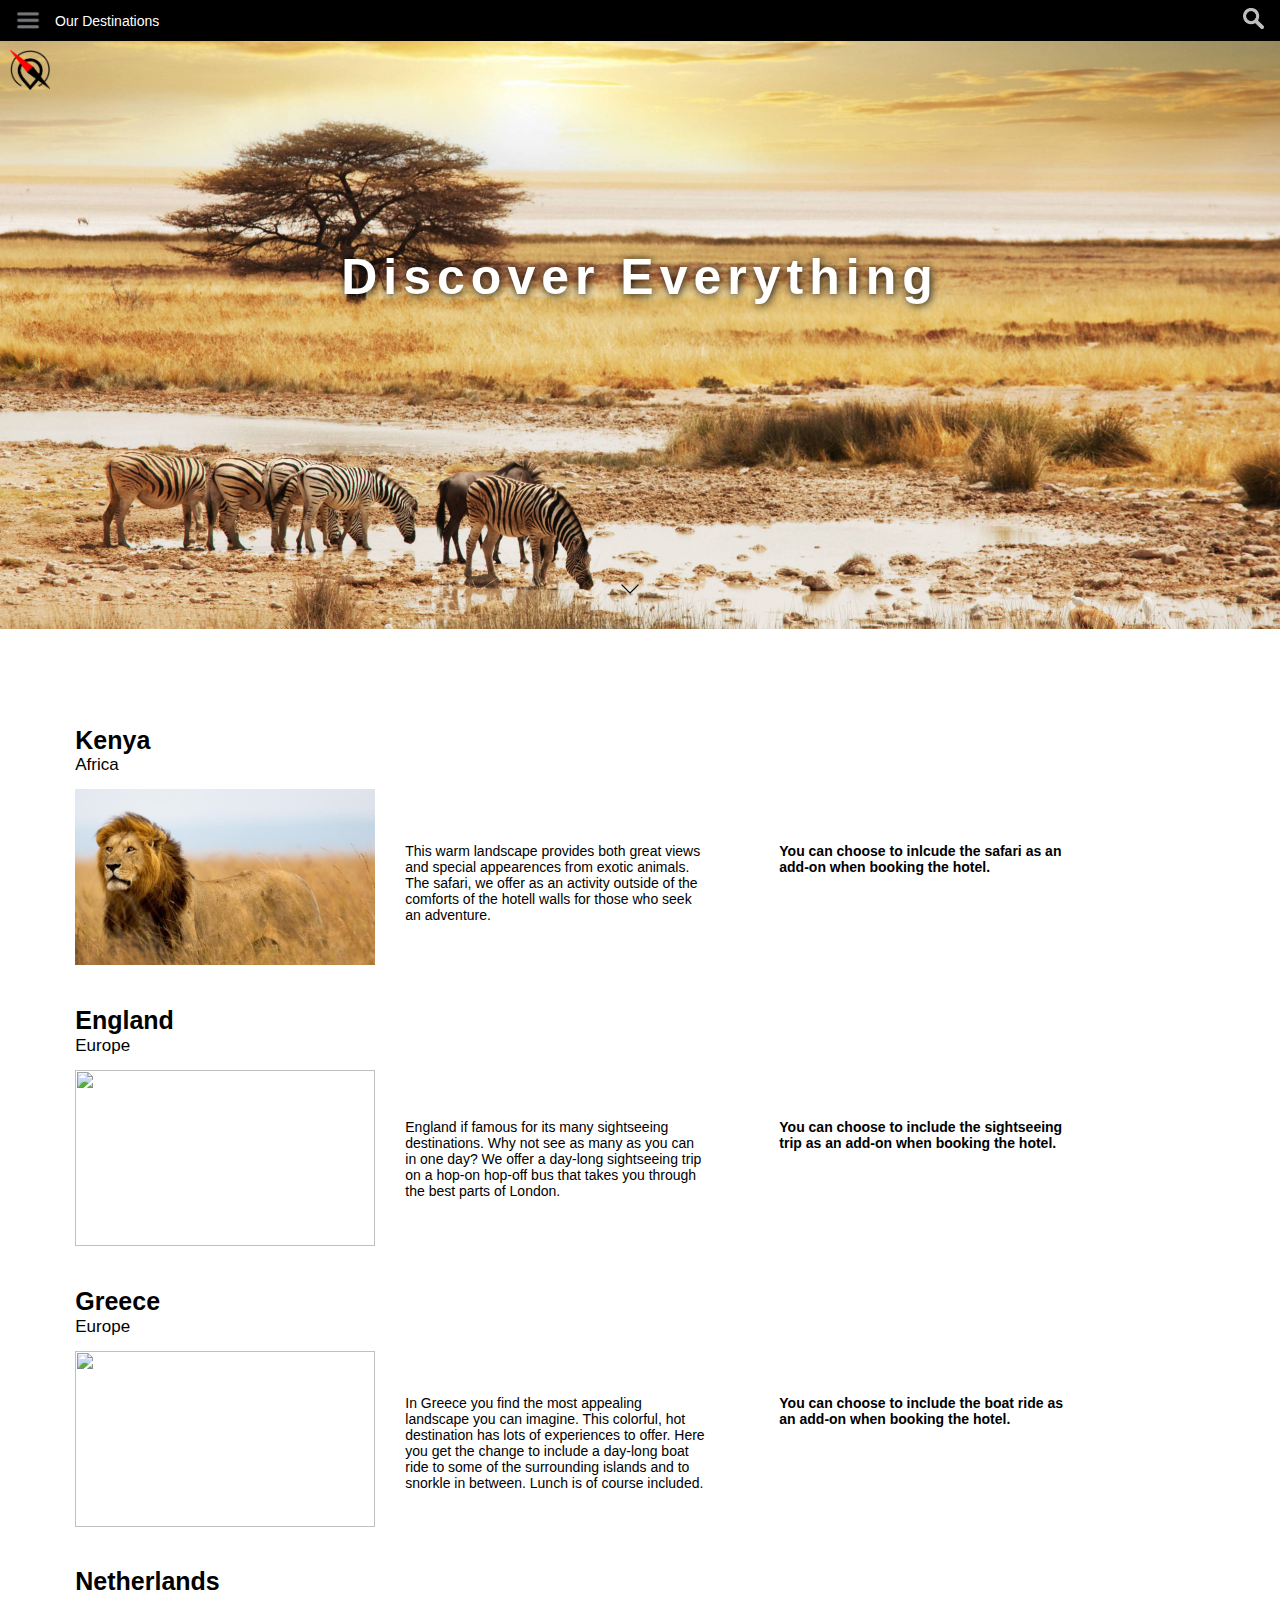
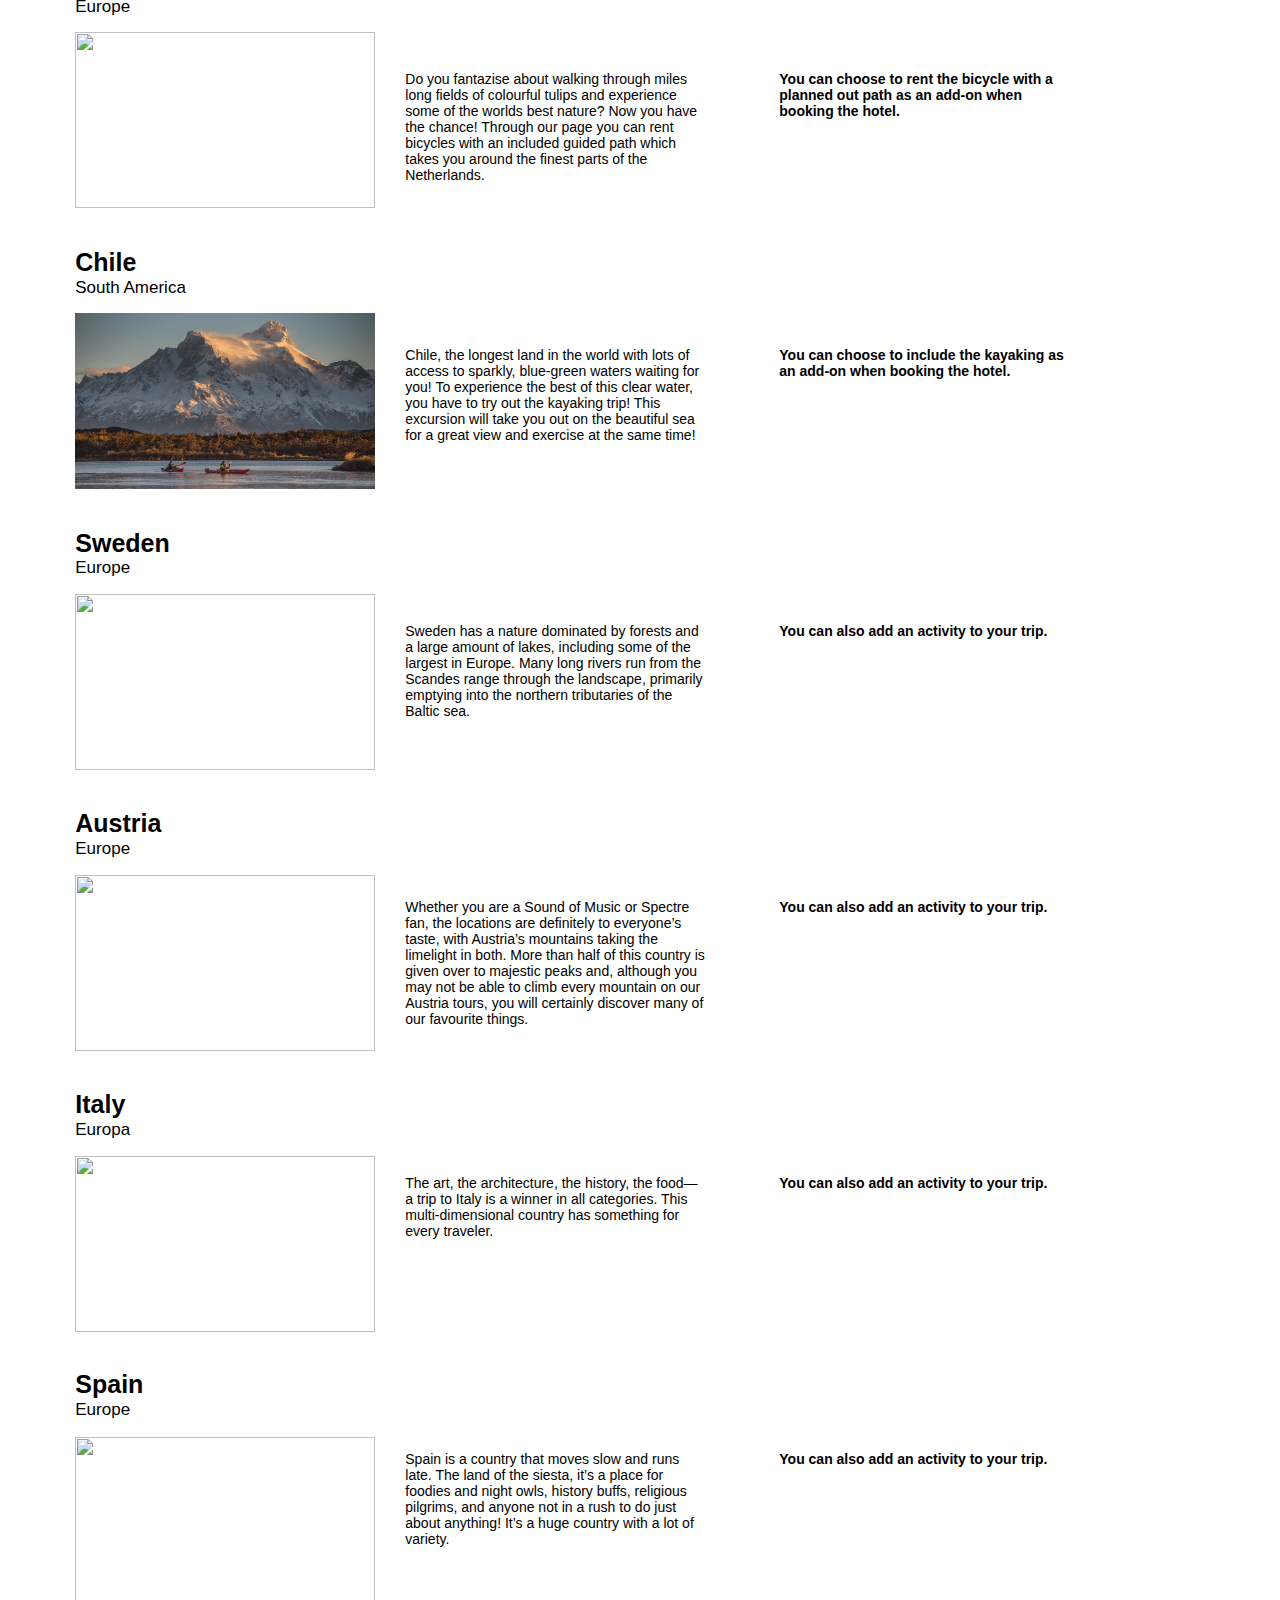
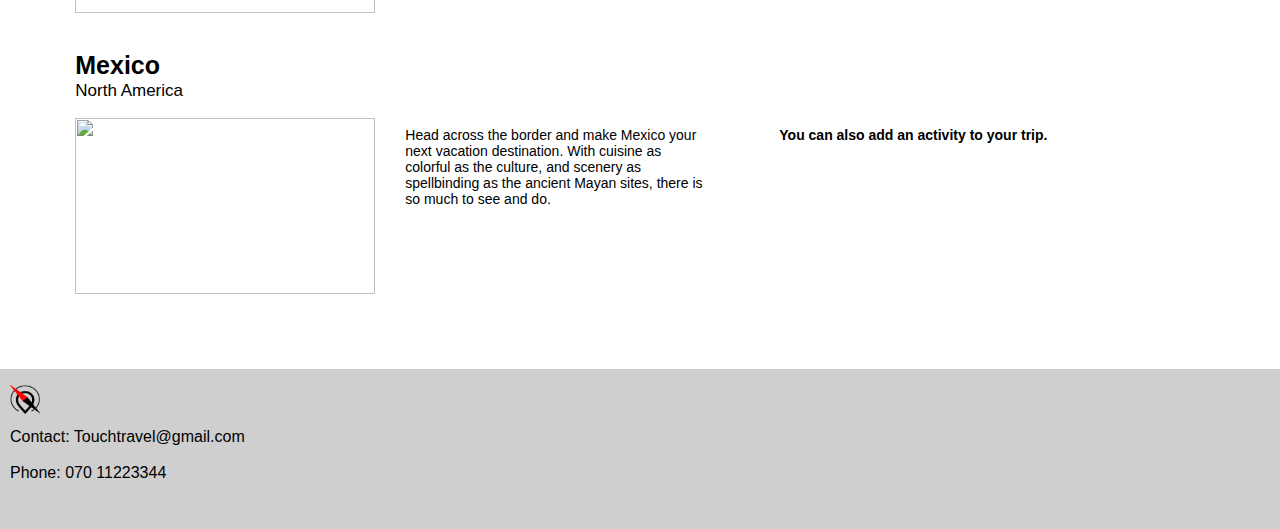
==== commit e7ff7395: "Changed image names" ====
--- a/destinations.html
+++ b/destinations.html
@@ -17,7 +17,7 @@
         <label for="menu-toggle">
           <img
             class="menu-size"
-            src="588a64e7d06f6719692a2d11.png"
+            src="menu.png"
             alt="menu"
           />
         </label>
@@ -44,8 +44,8 @@
           <img class="destination-image" src="netherlands.webp" alt="" />
           <img
             class="destination-image"
-            src="KayakSerrano (14 of 1)_resultado.webp"
-            alt=""
+            src="kayak2.webp"
+            alt="kayaking mountain"
           />
           <img class="destination-image" src="sweden 1.jpg" alt="" />
           <img class="destination-image" src="austria 1.jpg" alt="" />
--- a/destinationstyle.css
+++ b/destinationstyle.css
@@ -174,82 +174,6 @@
   margin-bottom: 0.3rem;
   margin-left: 1rem;
 }
-/*.blackboxlink {
-  position: absolute;
-  width: 70px;
-  height: 45px;
-  opacity: 0%;
-}
-.blackkenya {
-  opacity: 00%;
-  position: absolute;
-  margin-top: 100px;
-  height: 176px;
-  width: 300px;
-}
-.blackgreece {
-  opacity: 0%;
-  position: absolute;
-  margin-top: 652px;
-  height: 176px;
-  width: 313px;
-}
-.blackengland {
-  opacity: 00%;
-  position: absolute;
-  margin-top: 376px;
-  height: 176px;
-  width: 313px;
-}
-.blacknetherlands {
-  opacity: 00%;
-  position: absolute;
-  margin-top: 928px;
-  height: 176px;
-  width: 313px;
-}
-.blackchile {
-  opacity: 00%;
-  position: absolute;
-  margin-top: 1204px;
-  height: 176px;
-  width: 313px;
-}
-.blacksweden {
-  opacity: 00%;
-  position: absolute;
-  margin-top: 1480px;
-  height: 176px;
-  width: 313px;
-}
-.blackaustria {
-  opacity: 00%;
-  position: absolute;
-  margin-top: 1756px;
-  height: 176px;
-  width: 313px;
-}
-.blackitaly {
-  opacity: 00%;
-  position: absolute;
-  margin-top: 2032px;
-  height: 176px;
-  width: 313px;
-}
-.blackspain {
-  opacity: 00%;
-  position: absolute;
-  margin-top: 2308px;
-  height: 176px;
-  width: 313px;
-}
-.blackmexico {
-  opacity: 00%;
-  position: absolute;
-  margin-top: 2585px;
-  height: 176px;
-  width: 313px;
-}*/
 
 .hoverbox {
   opacity: 00%;
@@ -264,69 +188,7 @@
   animation-delay: 0s;
   animation-fill-mode: forwards;
 }
-/*.blackengland:hover {
-  animation-name: hovercountry;
-  animation-duration: 0.5s;
-  animation-timing-function: ease-in-out;
-  animation-delay: 0s;
-  animation-fill-mode: forwards;
-}
-.blackgreece:hover {
-  animation-name: hovercountry;
-  animation-duration: 0.5s;
-  animation-timing-function: ease-in-out;
-  animation-delay: 0s;
-  animation-fill-mode: forwards;
-}
-.blacknetherlands:hover {
-  animation-name: hovercountry;
-  animation-duration: 0.5s;
-  animation-timing-function: ease-in-out;
-  animation-delay: 0s;
-  animation-fill-mode: forwards;
-}
-.blackchile:hover {
-  animation-name: hovercountry;
-  animation-duration: 0.5s;
-  animation-timing-function: ease-in-out;
-  animation-delay: 0s;
-  animation-fill-mode: forwards;
-}
-.blacksweden:hover {
-  animation-name: hovercountry;
-  animation-duration: 0.5s;
-  animation-timing-function: ease-in-out;
-  animation-delay: 0s;
-  animation-fill-mode: forwards;
-}
-.blackaustria:hover {
-  animation-name: hovercountry;
-  animation-duration: 0.5s;
-  animation-timing-function: ease-in-out;
-  animation-delay: 0s;
-  animation-fill-mode: forwards;
-}
-.blackitaly:hover {
-  animation-name: hovercountry;
-  animation-duration: 0.5s;
-  animation-timing-function: ease-in-out;
-  animation-delay: 0s;
-  animation-fill-mode: forwards;
-}
-.blackspain:hover {
-  animation-name: hovercountry;
-  animation-duration: 0.5s;
-  animation-timing-function: ease-in-out;
-  animation-delay: 0s;
-  animation-fill-mode: forwards;
-}
-.blackmexico:hover {
-  animation-name: hovercountry;
-  animation-duration: 0.5s;
-  animation-timing-function: ease-in-out;
-  animation-delay: 0s;
-  animation-fill-mode: forwards;
-}*/
+
 @keyframes hovercountry {
   0% {
     opacity: 0%;
@@ -340,145 +202,11 @@
   height: 176px;
   width: 300px;
 }
-/*.englandimg {
-  position: relative;
-  height: 176px;
-  width: auto;
-}
-.greeceimg {
-  position: relative;
-  height: 176px;
-  width: auto;
-}
-.netherlandsimg {
-  position: relative;
-  height: 176px;
-  width: auto;
-}
-.chileimg {
-  position: relative;
-  height: 176px;
-  width: auto;
-}
-.swedenimg {
-  position: relative;
-  height: 176px;
-  width: auto;
-}
-.austriaimg {
-  position: relative;
-  height: 176px;
-  width: auto;
-}
-.italyimg {
-  position: relative;
-  height: 176px;
-  width: auto;
-}
-.spainimg {
-  position: relative;
-  height: 176px;
-  width: auto;
-}
-.mexicoimg {
-  position: relative;
-  height: 176px;
-  width: auto;
-}*/
-
-/*
-.line {
-  height: 176px;
-}
-*/
-
-/*.l2 {
-  height: 176px;
-}
-.l3 {
-  height: 176px;
-}
-.l4 {
-  height: 176px;
-}
-.l5 {
-  height: 176px;
-}
-.l6 {
-  height: 176px;
-}
-.l7 {
-  height: 176px;
-}
-.l8 {
-  height: 176px;
-}
-.l9 {
-  height: 176px;
-}
-.l10 {
-  height: 176px;
-}*/
+
 .info-destinations {
   height: 176px;
 }
-/*.info2 {
-  height: 176px;
-}
-.info3 {
-  height: 176px;
-}
-.info4 {
-  height: 176px;
-}
-.info5 {
-  height: 176px;
-}
-.info6 {
-  height: 176px;
-}
-.info7 {
-  height: 176px;
-}
-.info8 {
-  height: 176px;
-}
-.info9 {
-  height: 176px;
-}
-.info10 {
-  height: 176px;
-}
-.choose1 {
-  height: 176px;
-}
-.choose2 {
-  height: 176px;
-}
-.choose3 {
-  height: 176px;
-}
-.choose4 {
-  height: 176px;
-}
-.choose5 {
-  height: 176px;
-}
-.choose6 {
-  height: 176px;
-}
-.choose7 {
-  height: 176px;
-}
-.choose8 {
-  height: 176px;
-}
-.choose9 {
-  height: 176px;
-}
-.choose10 {
-  height: 176px;
-}*/
+
 .images,
 .hoverimg-position {
   position: absolute;
@@ -522,76 +250,6 @@
   font-weight: bold;
   left: 55vw;
 }
-/*https://www.w3schools.com/howto/howto_css_style_hr.asp*/
-/*.line1 {
-  position: absolute;
-  border-top: 1px solid #000000;
-  width: 90vw;
-  padding-top: 250px;
-  display: flex;
-  flex-direction: column;
-  gap: 290px;
-}
-.line2 {
-  position: absolute;
-  border-top: 1px solid #000000;
-  width: 90vw;
-  margin-top: 566px;
-}
-.line2 {
-  position: absolute;
-  border-top: 1px solid #000000;
-  width: 90vw;
-  margin-top: 566px;
-}
-.line3 {
-  position: absolute;
-  border-top: 1px solid #000000;
-  width: 90vw;
-  margin-top: 842px;
-}
-.line4 {
-  position: absolute;
-  border-top: 1px solid #000000;
-  width: 90vw;
-  margin-top: 1118px;
-}
-.line5 {
-  position: absolute;
-  border-top: 1px solid #000000;
-  width: 90vw;
-  margin-top: 1394px;
-}
-.line6 {
-  position: absolute;
-  border-top: 1px solid #000000;
-  width: 90vw;
-  margin-top: 1670px;
-}
-.line7 {
-  position: absolute;
-  border-top: 1px solid #000000;
-  width: 90vw;
-  margin-top: 1946px;
-}
-.line8 {
-  position: absolute;
-  border-top: 1px solid #000000;
-  width: 90vw;
-  margin-top: 2222px;
-}
-.line9 {
-  position: absolute;
-  border-top: 1px solid #000000;
-  width: 90vw;
-  margin-top: 2498px;
-}
-.line10 {
-  position: absolute;
-  border-top: 1px solid #000000;
-  width: 90vw;
-  margin-top: 2774px;
-}*/
 
 .content {
   grid-area: content;
@@ -646,343 +304,80 @@
   }
 }
 @media only screen and (max-width: 1145px) {
-  .kenyainfo2 {
-    position: absolute;
-    display: flex;
-    flex-direction: column;
-    gap: 100px;
-    width: 300px;
+  .additional-info {
+    gap: 106px;
     font-size: 14px;
-    font-family: sans-serif;
-    font-weight: bold;
     left: 330px;
     top: 200px;
   }
 }
 @media only screen and (max-width: 800px) {
-  .kenyatext {
+  .heading-destinations {
     font-size: 20px;
-    font-family: Arial, Helvetica, sans-serif;
     height: 13px;
-    padding-top: 13px;
-  }
-  .kenyainfo {
+    padding-top: 6px;
+  }
+  .main-info {
     font-size: 12px;
   }
-  .kenyainfo2 {
+  .additional-info {
     font-size: 12px;
   }
-  .blackboxlink {
-    position: absolute;
-    width: 60px;
-    height: 45px;
-    margin-top: 47px;
-    opacity: 0%;
-  }
-}
+
+  .hoverbox {
+    display: none;
+  }
+}
+
 @media only screen and (max-width: 700px) {
-  .kenyatext {
-  }
-  .kenyainfo {
-    position: absolute;
-    display: flex;
-    flex-direction: column;
-    gap: 100px;
-    font-family: sans-serif;
-    font-weight: lighter;
+  .headlines {
+    gap: 205px;
+  }
+
+  .main-info {
+    gap: 110px;
     padding-top: 90px;
     padding-left: 50vw;
     width: 250px;
     font-size: 11px;
   }
-  .kenyainfo2 {
-    position: absolute;
-    display: flex;
-    flex-direction: column;
-    gap: 100px;
+  .additional-info {
+    gap: 110px;
     width: 250px;
-    font-family: sans-serif;
-    font-weight: bold;
     left: 50vw;
     font-size: 11px;
   }
   .images {
-    position: absolute;
-    display: flex;
-    flex-direction: column;
-    gap: 127px;
-    padding-top: 100px;
+    gap: 110px;
     left: 6vw;
   }
-  .kenyaimg {
-    width: 250px;
-    height: auto;
-  }
-  .englandimg {
-    position: relative;
-    height: auto;
-    width: 250px;
-  }
-  .greeceimg {
-    position: relative;
-    height: auto;
-    width: 250px;
-  }
-  .netherlandsimg {
-    position: relative;
-    height: auto;
-    width: 250px;
-  }
-  .chileimg {
-    position: relative;
-    height: auto;
-    width: 250px;
-  }
-  .swedenimg {
-    position: relative;
-    height: auto;
-    width: 250px;
-  }
-  .austriaimg {
-    position: relative;
-    height: 150px;
-    width: auto;
-  }
-  .italyimg {
-    position: relative;
-    height: auto;
-    width: 250px;
-  }
-  .spainimg {
-    position: relative;
-    height: auto;
-    width: 250px;
-  }
-  .mexicoimg {
-    position: relative;
-    height: auto;
-    width: 250px;
-  }
-  .blackkenya {
-    opacity: 00%;
-    position: absolute;
-    margin-top: 100px;
-    height: 148px;
-    width: 250px;
-  }
-  .blackgreece {
-    opacity: 0%;
-    position: absolute;
-    margin-top: 660px;
-    height: 155px;
-    width: 251px;
-  }
-  .blackengland {
-    opacity: 00%;
-    position: absolute;
-    margin-top: 376px;
-    height: 155px;
-    width: 250px;
-  }
-  .blacknetherlands {
-    opacity: 00%;
-    position: absolute;
-    margin-top: 942px;
-    height: 142px;
-    width: 251px;
-  }
-  .blackchile {
-    opacity: 00%;
-    position: absolute;
-    margin-top: 1210px;
-    height: 167px;
-    width: 250px;
-  }
-  .blacksweden {
-    opacity: 00%;
-    position: absolute;
-    margin-top: 1504px;
-    height: 155px;
-    width: 250px;
-  }
-  .blackaustria {
-    opacity: 00%;
-    position: absolute;
-    margin-top: 1788px;
-    height: 150px;
-    width: 250px;
-  }
-  .blackitaly {
-    opacity: 00%;
-    position: absolute;
-    margin-top: 2064px;
-    height: 141px;
-    width: 251px;
-  }
-  .blackspain {
-    opacity: 00%;
-    position: absolute;
-    margin-top: 2332px;
-    height: 140px;
-    width: 250px;
-  }
-  .blackmexico {
-    opacity: 00%;
-    position: absolute;
-    margin-top: 2599px;
-    height: 157px;
-    width: 250px;
-  }
-}
-@media only screen and (max-width: 570px) {
-  .kenyatext {
-  }
-  .kenyainfo {
-    display: flex;
-    flex-direction: column;
-    gap: 100px;
-    font-family: sans-serif;
-    font-weight: lighter;
+}
+@media only screen and (max-width: 650px) {
+  .main-info {
     justify-content: center;
     width: 200px;
+    gap: 86px;
     font-size: 10px;
   }
-  .kenyainfo2 {
-    position: absolute;
-    display: flex;
-    flex-direction: column;
-    gap: 110px;
+
+  .headlines {
+    gap: 185px;
+  }
+
+  .additional-info {
+    gap: 90px;
     width: 200px;
-    font-family: sans-serif;
-    font-weight: bold;
     margin-right: 13vw;
     top: 26vh;
     font-size: 10px;
   }
   .images {
-    position: absolute;
-    display: flex;
-    flex-direction: column;
     justify-content: center;
-    gap: 157px;
-  }
-  .kenyaimg {
-    width: 200px;
-    height: auto;
-  }
-  .englandimg {
-    position: relative;
-    height: auto;
-    width: 200px;
-  }
-  .greeceimg {
-    position: relative;
-    height: auto;
-    width: 200px;
-  }
-  .netherlandsimg {
-    position: relative;
-    height: auto;
-    width: 200px;
-  }
-  .chileimg {
-    position: relative;
-    height: auto;
-    width: 200px;
-  }
-  .swedenimg {
-    position: relative;
-    height: auto;
-    width: 200px;
-  }
-  .austriaimg {
-    position: relative;
-    height: 100px;
-    width: auto;
-  }
-  .italyimg {
-    position: relative;
-    height: auto;
-    width: 200px;
-  }
-  .spainimg {
-    position: relative;
-    height: auto;
-    width: 200px;
-  }
-  .mexicoimg {
-    position: relative;
-    height: auto;
-    width: 200px;
-  }
-  .blackkenya {
-    opacity: 00%;
-    position: absolute;
-    margin-top: 100px;
-    height: 118px;
-    width: 201px;
-  }
-  .blackgreece {
-    opacity: 0%;
-    position: absolute;
-    margin-top: 657px;
-    height: 125px;
-    width: 200px;
-  }
-  .blackengland {
-    opacity: 00%;
-    position: absolute;
-    margin-top: 376px;
-    height: 125px;
-    width: 200px;
-  }
-  .blacknetherlands {
-    opacity: 00%;
-    position: absolute;
-    margin-top: 940px;
-    height: 113px;
-    width: 200px;
-  }
-  .blackchile {
-    opacity: 00%;
-    position: absolute;
-    margin-top: 1210px;
-    height: 134px;
-    width: 200px;
-  }
-  .blacksweden {
-    opacity: 00%;
-    position: absolute;
-    margin-top: 1500px;
-    height: 125px;
-    width: 200px;
-  }
-  .blackaustria {
-    opacity: 00%;
-    position: absolute;
-    margin-top: 1782px;
-    height: 100px;
-    width: 200px;
-  }
-  .blackitaly {
-    opacity: 00%;
-    position: absolute;
-    margin-top: 2039px;
-    height: 112px;
-    width: 200px;
-  }
-  .blackspain {
-    opacity: 00%;
-    position: absolute;
-    margin-top: 2309px;
-    height: 112px;
-    width: 200px;
-  }
-  .blackmexico {
-    opacity: 00%;
-    position: absolute;
-    margin-top: 2580px;
-    height: 123px;
-    width: 200px;
-  }
-}
+    gap: 110px;
+  }
+
+  .destination-image {
+    height: 156px;
+    width: 250px;
+  }
+}
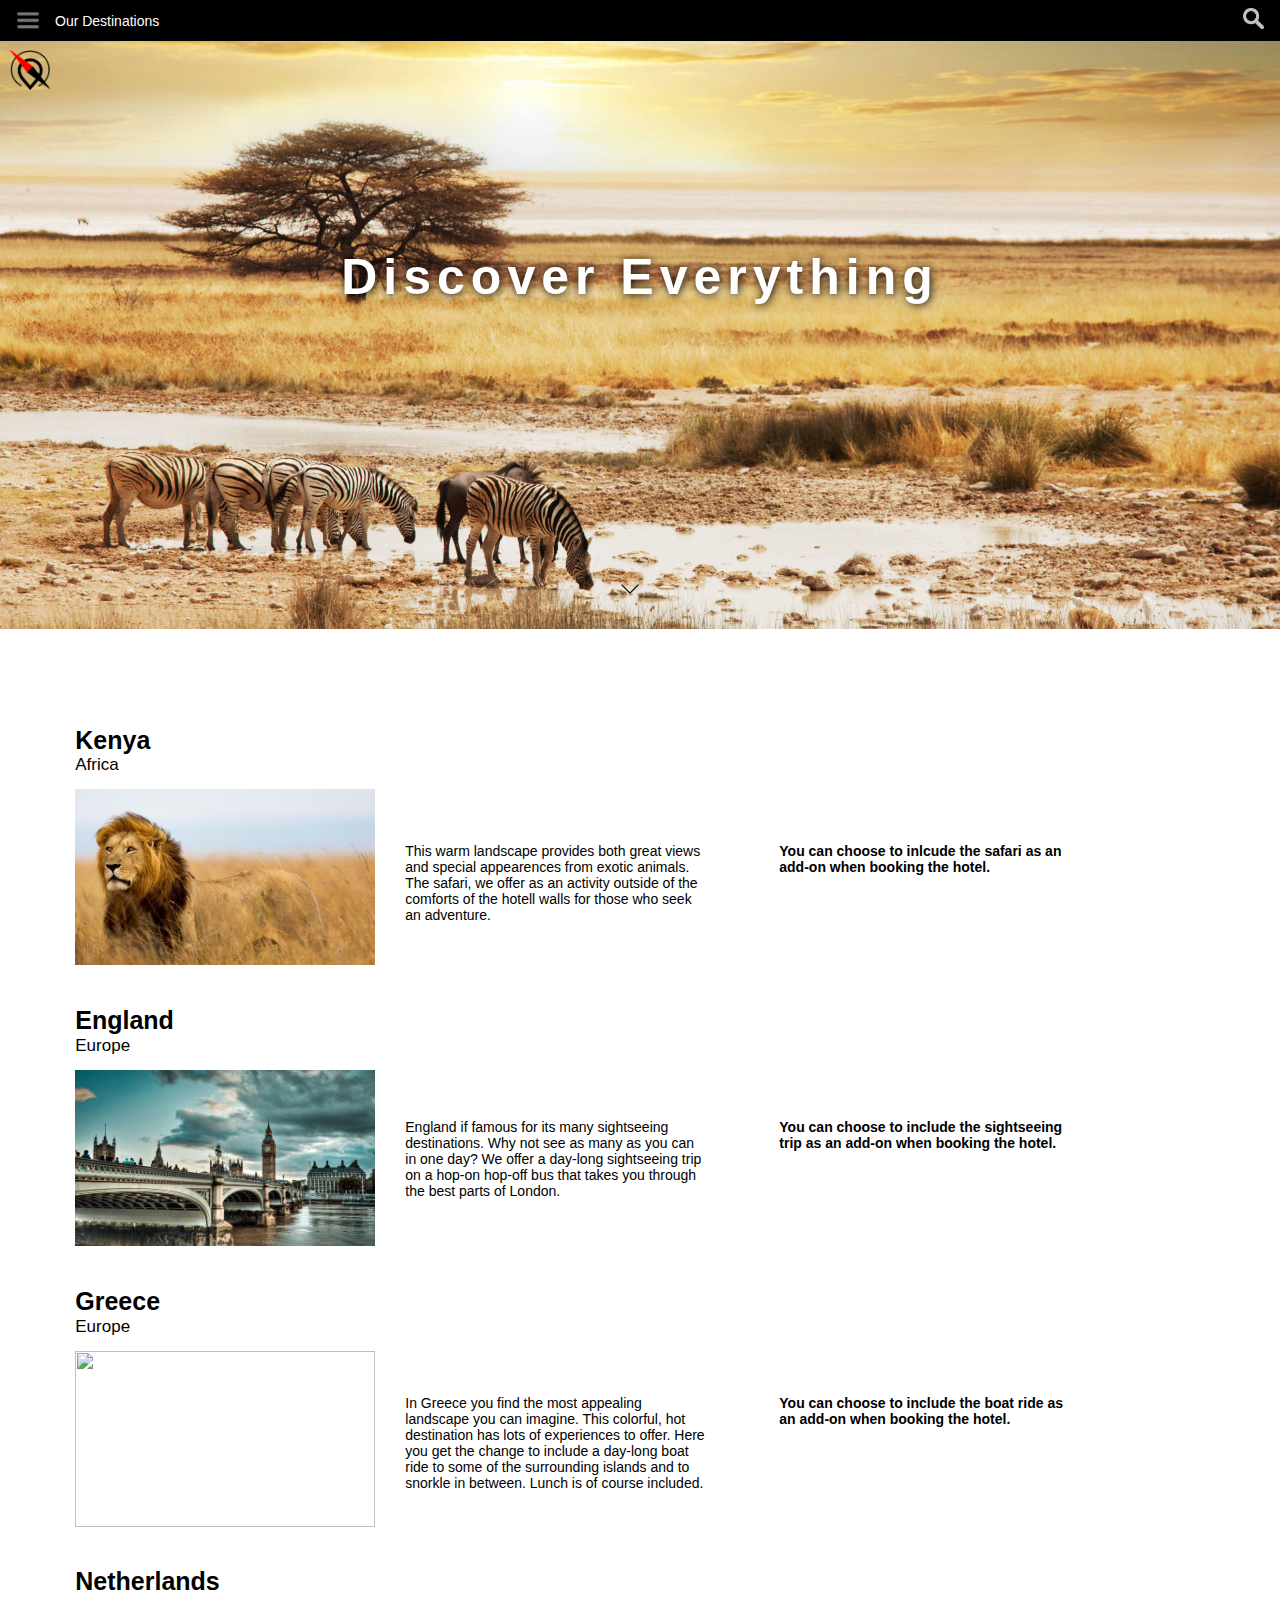
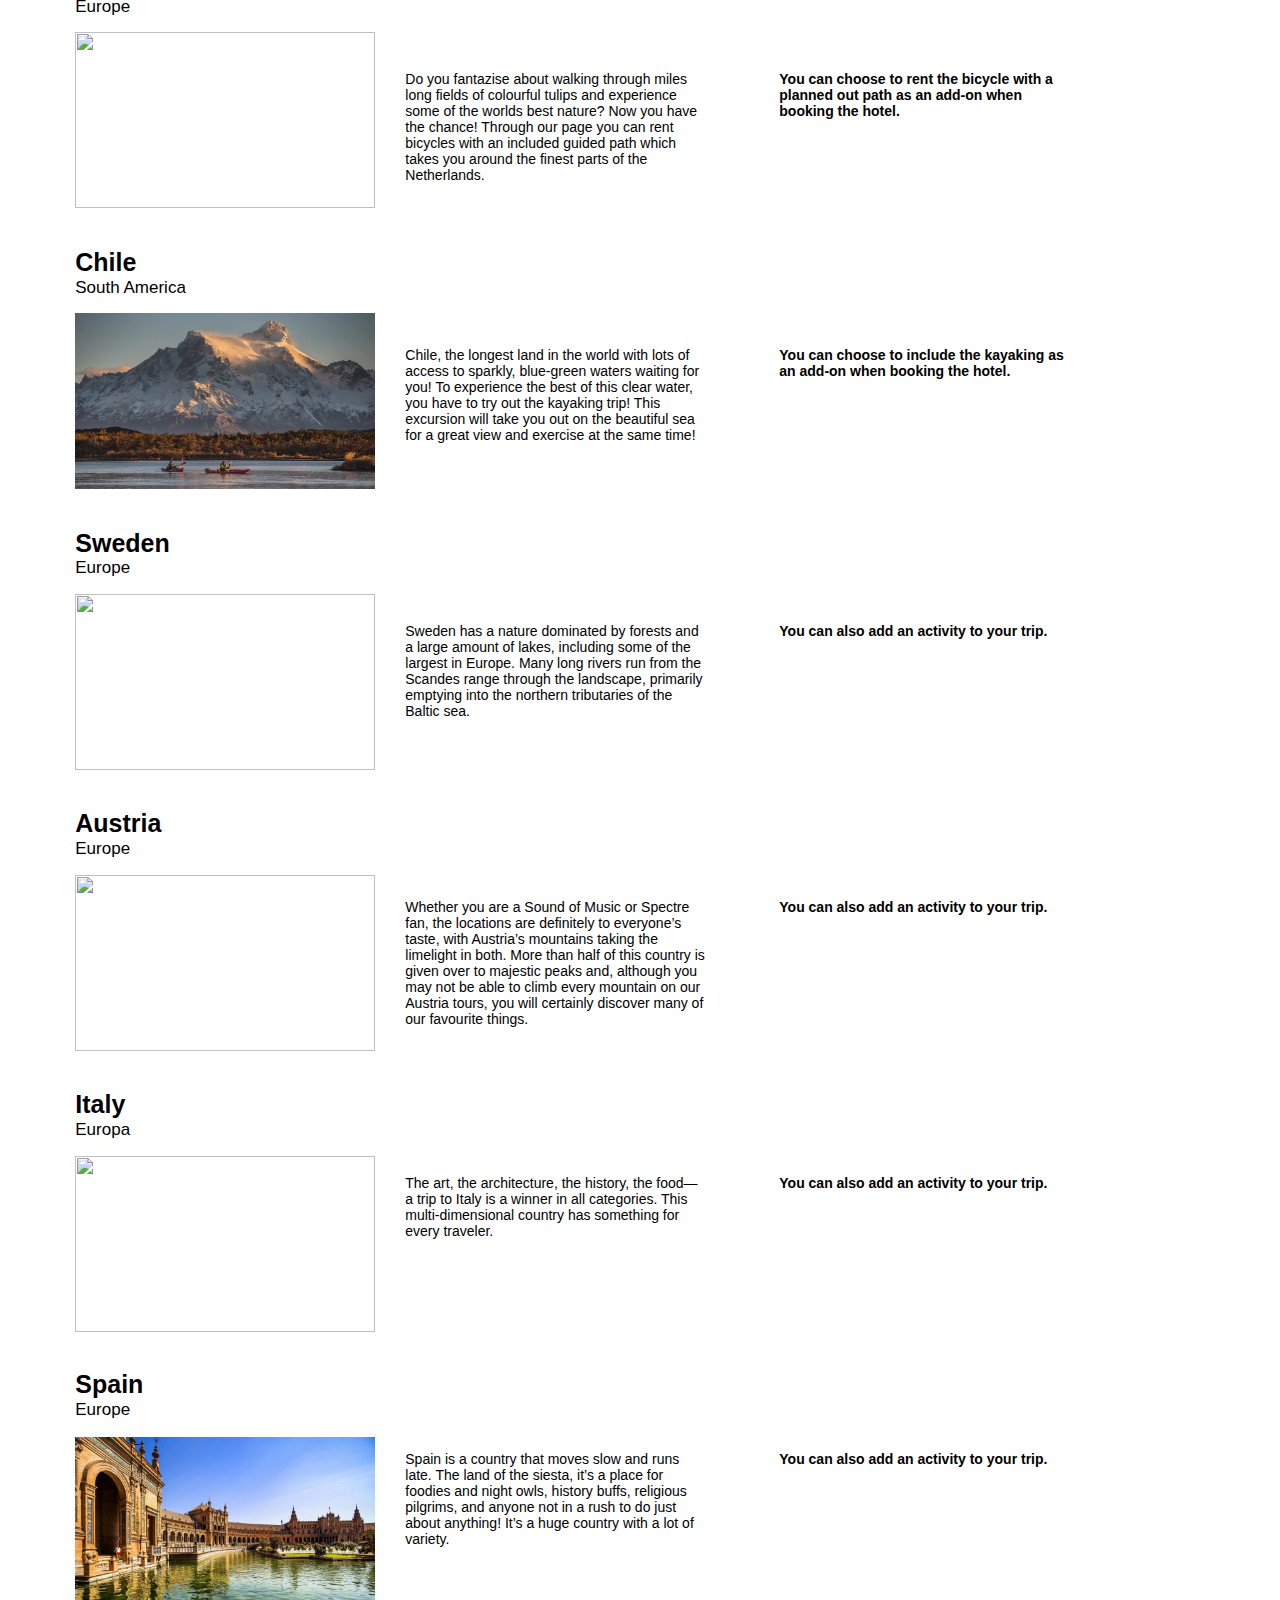
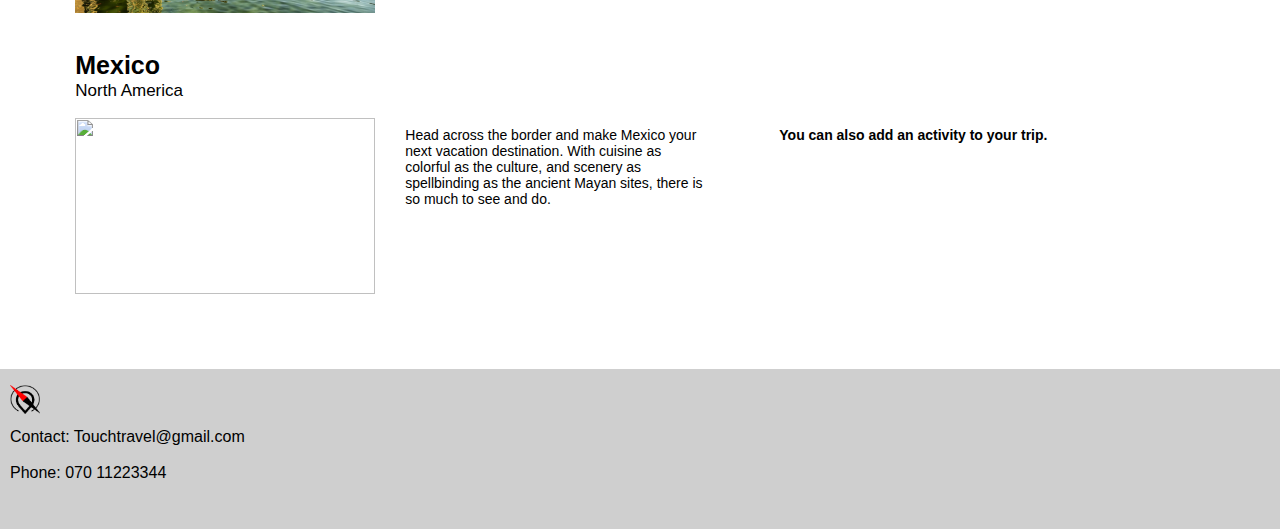
==== commit 63a8647d: "deleted unnecessary files" ====
--- a/destinations.html
+++ b/destinations.html
@@ -32,14 +32,14 @@
     </header>
     <div class="discoverdiv">
       <h1 class="discover">Discover Everything</h1>
-      <img class="bigimg" src="big.jpg" alt="big" />
+      <img class="bigimg" src="big.jpg" alt="savannah with zebras" />
     </div>
     <div class="arrow animated bounce" id="arrow"></div>
     <main class="container">
       <div class="content">
         <div class="images">
           <img class="destination-image" src="lion.jpg" alt="kenyaimg" />
-          <img class="destination-image" src="wp2244497.jpg" alt="" />
+          <img class="destination-image" src="england.jpg" alt="" />
           <img class="destination-image" src="greece 2.jpg" alt="" />
           <img class="destination-image" src="netherlands.webp" alt="" />
           <img
@@ -50,7 +50,7 @@
           <img class="destination-image" src="sweden 1.jpg" alt="" />
           <img class="destination-image" src="austria 1.jpg" alt="" />
           <img class="destination-image" src="italy 1.jpg" alt="" />
-          <img class="destination-image" src="5513571.jpg" alt="" />
+          <img class="destination-image" src="spain.jpg" alt="" />
           <img class="destination-image" src="mexico.jpg" alt="" />
         </div>
 
